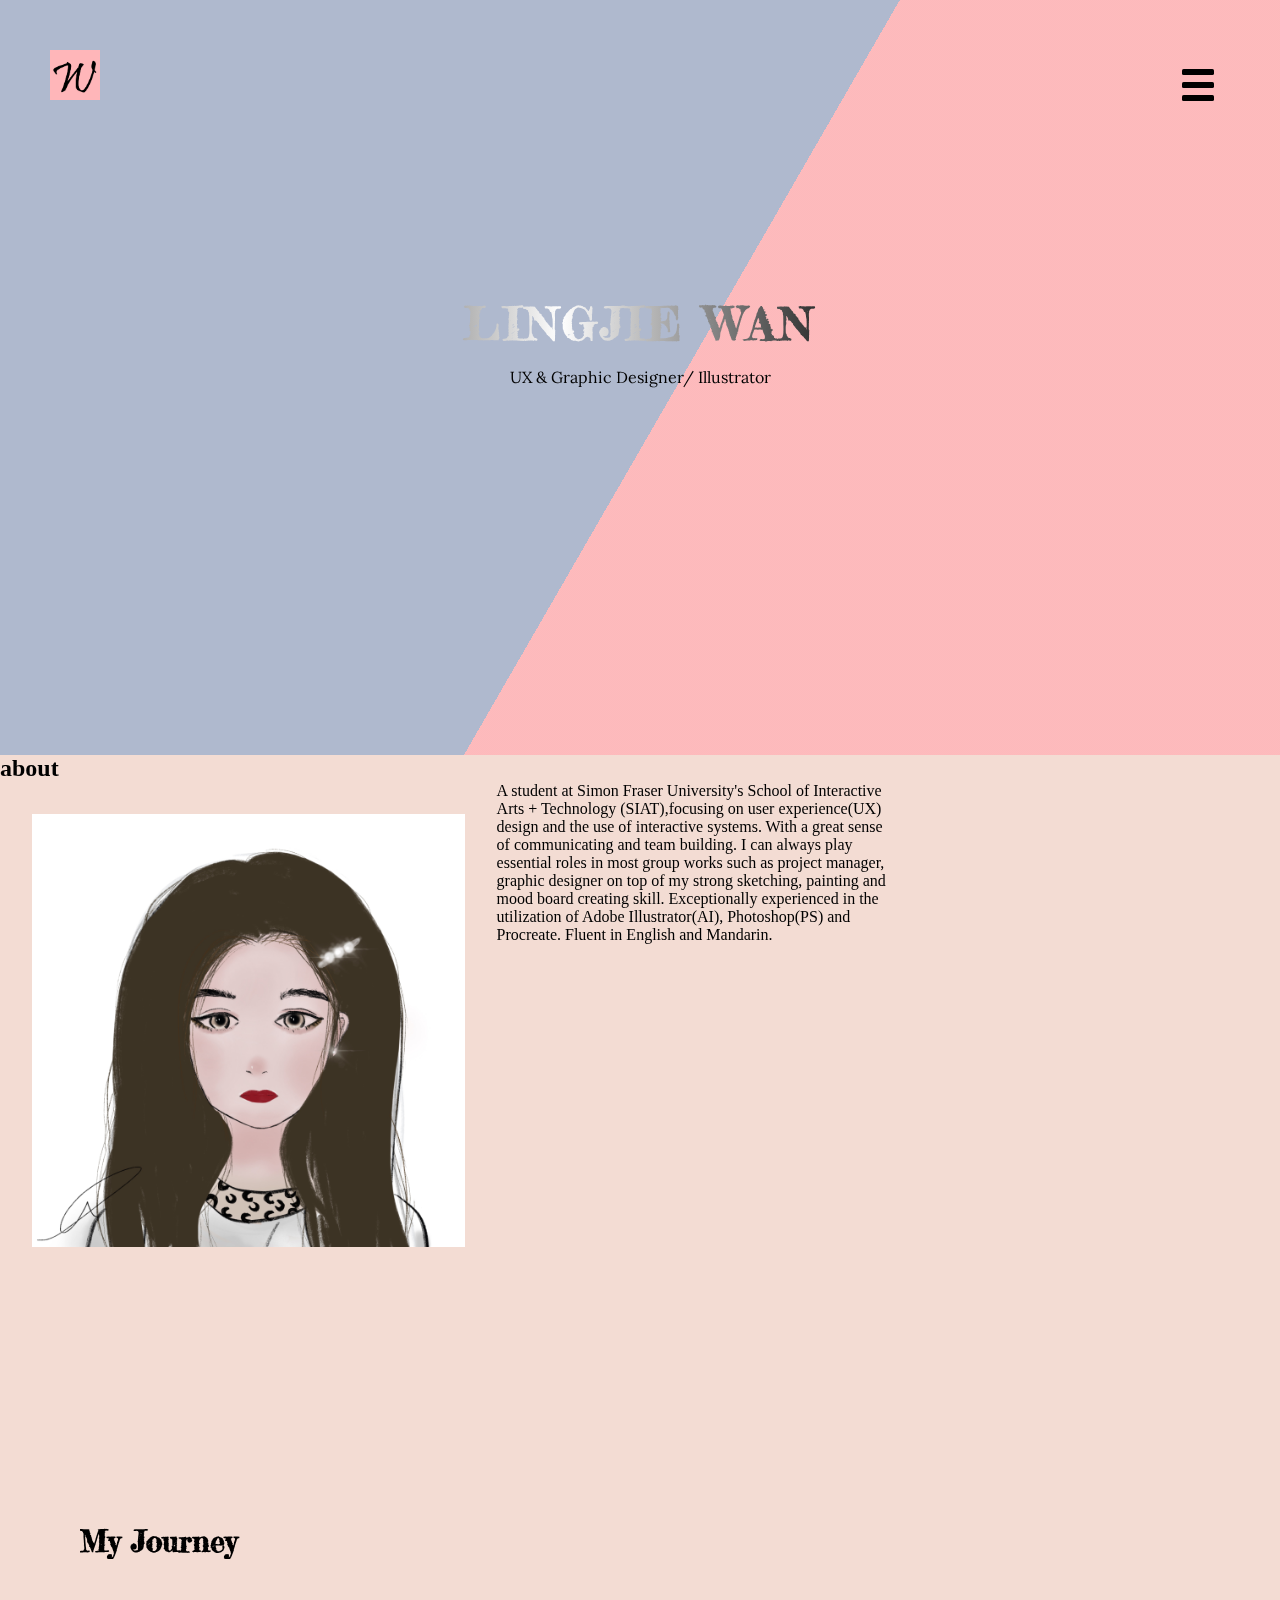
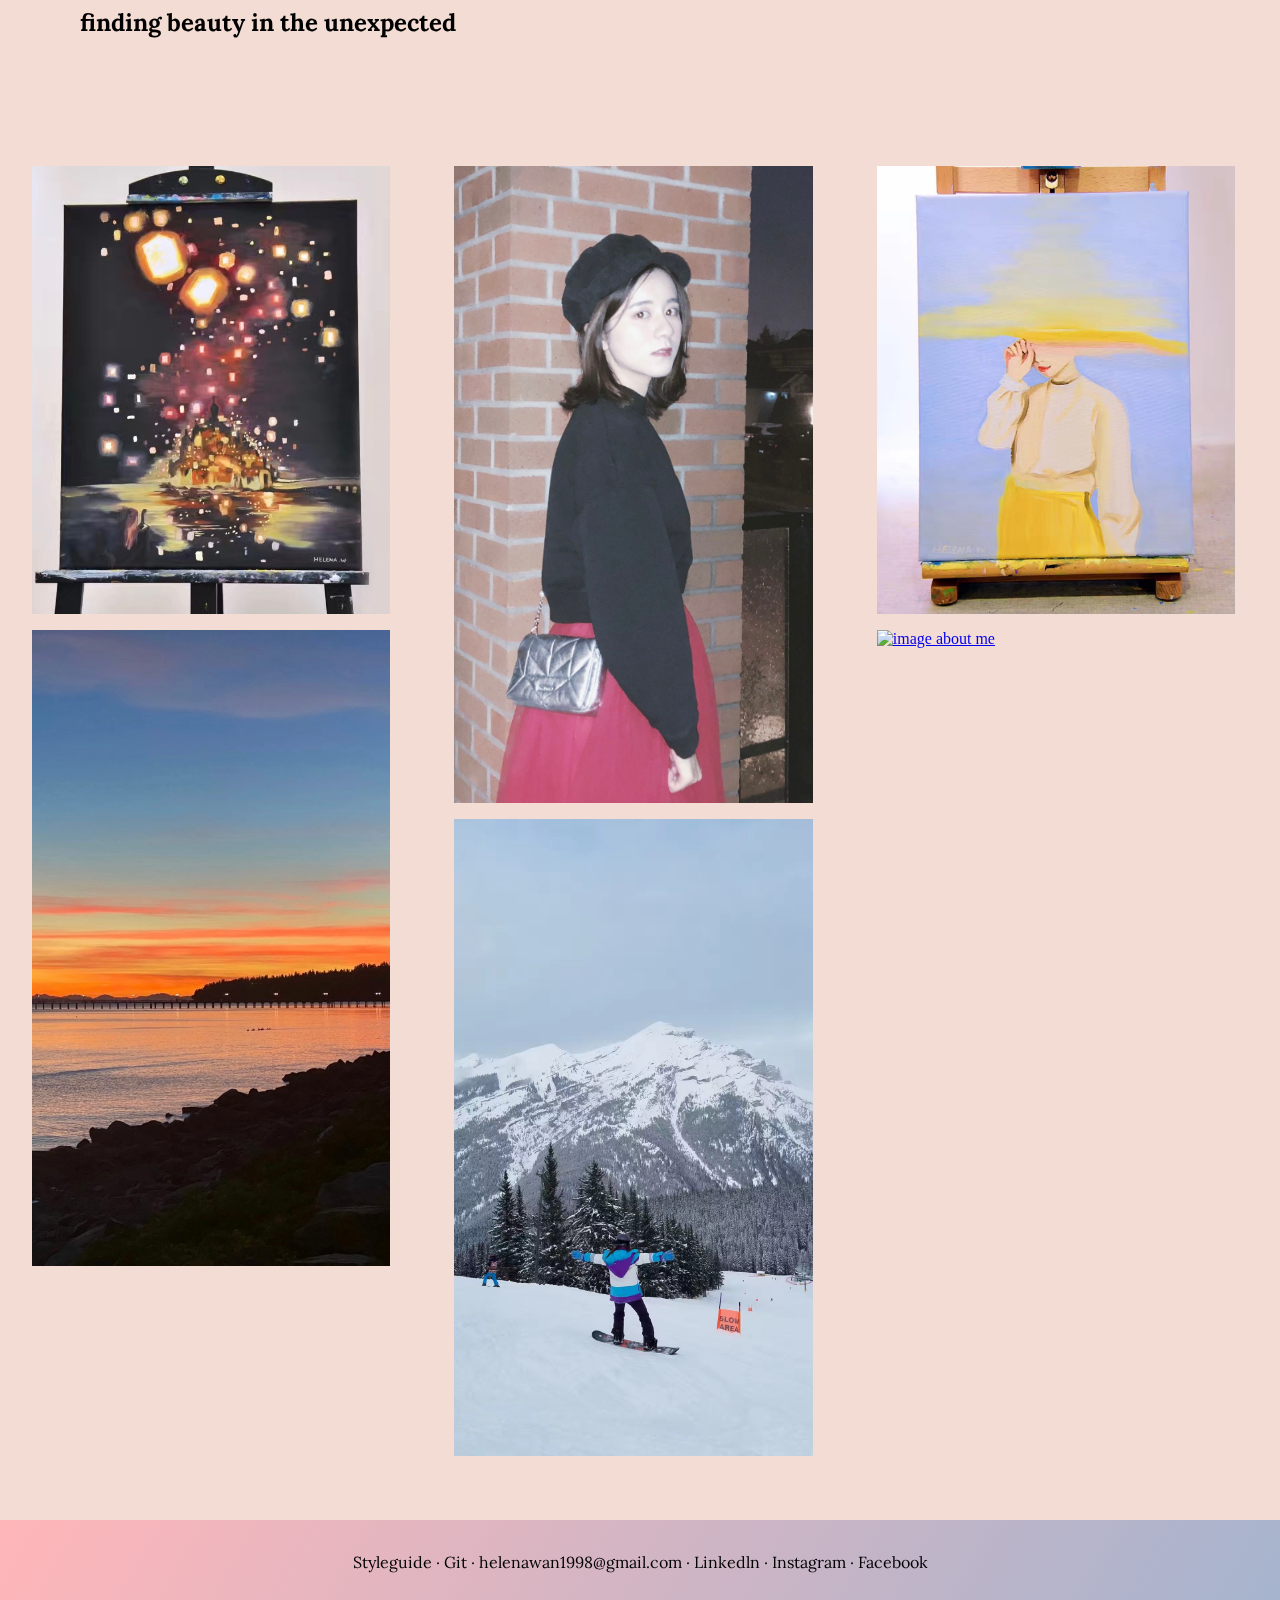
==== index.html @ dd9039ca "add content to project.html" ====
<!DOCTYPE html>
<html lang="en">

<head>
  <!-- Document checking completed by validator.w3.org  -->

  <meta charset="utf-8">
  <meta name="viewport" content="width=device-width, initial-scale=1.0">

  <link rel="preconnect" href="https://fonts.gstatic.com">
<link href="https://fonts.googleapis.com/css2?family=Fredericka+the+Great&display=swap" rel="stylesheet">
<link href="https://fonts.googleapis.com/css2?family=Acme&family=Lora:wght@500&display=swap" rel="stylesheet">
<link href="https://fonts.googleapis.com/css2?family=Roboto:wght@300&display=swap" rel="stylesheet">
<link href="https://use.fontawesome.com/releases/v5.4.1/css/all.css" rel="stylesheet">

   <link href="css/main.css" rel="stylesheet">
   <link href="css/about.css" rel="stylesheet">

 </head>

<main>
 <body>

<header>
  <div><a href="index.html"><img src="img/namelogo.png" alt="aboutme" width=50 height=50 class="myimage"></a></div>
<nav>
	<div class="menucontainer">
                            <input id="responsive-menu" type="checkbox">
                            <label for="responsive-menu"><span id="menu-icon"></span></label>
                            <div id="overlay"></div>
                            <ul>
                                <li><a href="index.html">About</a></li>
                                <li><a href="work.html">Work</a></li>
                                <li><a href="contact.html">Contact</a></li>
                            </ul>
                            <ul id="social-media">
                                <li>
                                    <a href="https://github.com/helenawan1998/P03-Profolio">
                                        <i class="fab fa-github"></i>
                                    </a>
                                </li>
                                <li>
                                    <a href="https://www.facebook.com/profile.php?id=100021980354654">
                                        <i class="fab fa-facebook"></i>
                                    </a>
                                </li>
                                <li>
                                    <a href="https://instagram.com/helenawan_jieb?igshid=zo2sy42q1b66">
                                        <i class="fab fa-instagram"></i>
                                    </a>
                                </li>
                                <li>
                                    <a href="http://linkedin.com/in/lingjie-wan-00119b1a6">
                                        <i class="fab fa-linkedin"></i>
                                    </a>
                                </li>                                
                               
                                
                            </ul>
                        </div>

</nav>
</header>


<div class="bg"></div>
<div class="bg bg2"></div>
<div class="bg bg3"></div>

  
  

	<div class="bio">

		<h1> Lingjie Wan</h1>
		<p> UX & Graphic Designer/ Illustrator </p>
		

	
      </div>



    

 </main>





<div class="main2">

  <h2>about</h2>

  <div class="aboutcontainer">
    <div class="self1">
      <img src="img/selfimage.jpeg" alt="image about me" class="ownimage">

     </div>



    <div class="self2"> 


        <p> A student at Simon Fraser University's School of Interactive Arts + Technology (SIAT),focusing on user experience(UX) design and the use of interactive systems. With a great sense of communicating and team building. I can always play essential roles in most group works such as project manager, graphic designer on top of my strong sketching, painting and mood board creating skill. Exceptionally experienced in the utilization of Adobe Illustrator(AI), Photoshop(PS) and Procreate. Fluent in English and Mandarin.</p>

    </div>


  </div>

</div>



  <div class="main3">


<div class="journey">

    <h1> My Journey</h1>
    <h2> finding beauty in the unexpected </h2>
  
  
      </div>

<div class="row">
    <div class="column">
      <div class="prodcontainer">
        <a href="https://instagram.com/helena_wan?igshid=16k58m6b5h54f"><img src="img/moodboard3.jpeg" alt="image about me" class="prodimage"></a>
        
      </div>

      <div class="prodcontainer">
        <a href="index.html"><img src="img/moodboard2.jpeg" alt="image about me" class="prodimage"></a>
        
      </div>
    </div>

    <div class="column">
      <div class="prodcontainer">
        <a href="https://instagram.com/helenawan_jieb?igshid=xo4gnbmupiif"><img src="img/moodboard6.jpeg" alt="image about me" class="prodimage"></a>
        
      </div>
      <div class="prodcontainer">
        <a href="https://instagram.com/helenawan_jieb?igshid=xo4gnbmupiif"><img src="img/moodboard5.jpeg" alt="image about me" class="prodimage"></a>
        
      </div>
    </div>

    <div class="column">
      <div class="prodcontainer">
        <a href="https://instagram.com/helena_wan?igshid=16k58m6b5h54f"><img src="img/moodboard4.jpeg" alt="image about me" class="prodimage"></a>
        
      </div>

      <div class="prodcontainer">
        <a href="index.html"><img src="img/moodboard1.jpeg" alt="image about me" class="prodimage"></a>
        
      </div>
    </div>
  
  </div>

</div>

<footer>

		<ul>
		<li><a href="styleguide.html">Styleguide ·</a ></li>
    <li><a href="https://github.com/helenawan1998/P03-Profolio">Git ·</a ></li>
		<li><a href="about.html">helenawan1998@gmail.com ·</a ></li>
        <li><a href="http://linkedin.com/in/lingjie-wan-00119b1a6">Linkedln ·</a ></li>
        <li><a href="https://instagram.com/helenawan_jieb?igshid=xo4gnbmupiif">Instagram ·</a ></li>
        <li><a href="https://www.facebook.com/profile.php?id=100021980354654">Facebook</a ></li>

    </ul>
	

</footer>




 </body>


 </html>
---- css/main.css ----
*{
 box-sizing: border-box;
 margin:0;
 padding:0;
 /*border:red solid 1px;*/

}

main{
 margin:50px;

}

header{
  display:flex;
  justify-content: space-between;
  align-items: center;
}

body{
 background-color: #F3DCD3;
}




nav {
    background: transparent;
    color: #161515;
    left: 0;
    position: relative;
    top: 0;
    width: 100%;
    z-index: 9999;
}

/*** INPUT ***/
nav input {
    opacity: 0;
    position: absolute;
    z-index: -1;
}

/*** LABEL ***/
nav label {
    cursor: pointer;
    display: block;
    font: 2em/1 'Oswald', sans-serif;
    padding: 0.5em;
}

/* Hamburger Icon */
#menu-icon,
#menu-icon:before,
#menu-icon:after {
    display: flex;
    flex-direction: row;
    background: black;
    border-radius: 0.05em;
    height: 0.2em;
    transition: all 0.2s ease-in-out;
    width: 100%;
}

#menu-icon {
    margin: 0.4em 0;
    max-width: 1em;
    position: relative;
}

nav label #menu-icon {
    float: right;
}

#menu-icon:before,
#menu-icon:after {
    content: '';
    left: 0;
    position: absolute;
}

#menu-icon:before {
    top: -0.4em;
}

#menu-icon:after {
    bottom: -0.4em;
}

/* Close Icon */
nav input[type=checkbox]:checked + label #menu-icon {
    background: transparent;
}

nav input[type=checkbox]:checked + label #menu-icon:before {
    top: 0;
    transform: rotate(-45deg);
}

nav input[type=checkbox]:checked + label #menu-icon:after {
    bottom: 0;
    transform: rotate(45deg);
}


/*** MENU ***/
/* Overlay */
nav input:checked ~ #overlay {
    background-image: linear-gradient(120deg, #FFB6B9 0%, #A6B4CE 100%);
    bottom: 0;
    left: 0;
    height: 100vh;
    position: fixed;
    right: 0;
    top: 0;
    width: 100vw;
    z-index: -1;
}

/* List */
nav ul {
    font-size: 1.5em;
    list-style: none;
    margin: 0;
    max-height: 0;
    opacity: 0;
    overflow: hidden;
    padding: 0;
    text-align: center;
}

nav input:checked ~ ul {
    margin: 1em;
    max-height: inherit;
    opacity: 1;
}

nav ul > li {
    margin: 0.5em 0;
}

nav ul a {
    color: black;
    text-decoration: none;
}

nav ul a:hover {
    text-decoration: underline;
}

/* Social Media */
nav ul#social-media > li {
    display: inline-block;
    font-size: 1.5em;
    margin: 0.5em;
}

/*fold out menu retrived from https://codepen.io/nrodriguez04/pen/wvwRwQg*/

/*font refered from https://fonts.google.com/specimen/Acme?sidebar.open=true&selection.family=Acme*/





footer{

 text-align: center;
background-image: linear-gradient(120deg, #FFB6B9 0%, #A6B4CE 100%);
/*background-image: linear-gradient(120deg, #FFB6B9 0%, #A6B4CE 100%);*/
 padding:2em;
}

/*color code retirved from https://webgradients.com/*/

footer ul li a{
 text-decoration:none;
 list-style-type:none;
 color:black;
 font-family: 'Lora', serif;
 
}


footer ul li{
 display:inline-block;
 list-style-type:none;
 text-align:center;
 
}


footer ul li a:hover, footer ul li a:focus {
  background-color: #ffb6b9;
}



/*code learned from https://stackoverflow.com/questions/24727335/add-a-line-under-the-text-when-hover-in-css*/
---- css/about.css ----
*{
	box-sizing: border-box;
  

	
}



.bg {
  animation:slide 3s ease-in-out infinite alternate;
  background-image: linear-gradient(-60deg, #FFB6B9 50%, #A6B4CE 50%); 
  bottom:0;
  left:-50%;
  opacity:.5;
  position:fixed;
  right:-50%;
  top:0;
  z-index:-1;
}

.bg2 {
  animation-direction:alternate-reverse;
  animation-duration:4s;
}

.bg3 {
  animation-duration:5s;
}


h1 {
  font-family:monospace;
}

@keyframes slide {
  0% {
    transform:translateX(-25%);
  }
  100% {
    transform:translateX(25%);
  }
}
/*backgroud color changing code retrived from https://codepen.io/chris22smith/pen/RZogMa*/


.bio{
  padding:12em;
  text-align: center;
  display:block;
  margin-left: auto;
  margin-right: auto;
  margin-bottom: 11em;

}

.bio>h1{
	font-family: 'Fredericka the Great', cursive;
	font-size: 45px;
	color:black;
  position: relative;
  text-transform: uppercase;
  letter-spacing: 4px;
  overflow: hidden;
  background: linear-gradient(90deg, #000, #fff, #000);
  background-repeat: no-repeat;
  background-size: 80%;
  animation: animate 4s linear infinite;
  -webkit-background-clip: text;
  -webkit-text-fill-color: rgba(255, 255, 255, 0);
}

@keyframes animate {
  0% {
    background-position: -500%;
  }
  100% {
    background-position: 500%;
  }
}

/*text animation code retrived from https://codepen.io/FrankieDoodie/pen/dgVGad*/

.bio>p{
	font-family: 'Lora', serif;
  margin-top: 1em;
	
}


/*
.introduce{
  width:60%;
   text-align: center;
  display:block;
  margin-left: auto;
  margin-right: auto;
}

*/

.main2{
 
 background-color:#F3DCD3 ;
}


.aboutcontainer{
  display:flex;
  justify-content: center;
}

.ownimage{
  padding: 2em;
  width: 100%;
  flex-grow: 1;
}

.self2>p{
  width:50%;
  text-align: left;
}


.main3{
 
 background-color:#F3DCD3 ;
}



/*color code retirved from https://webgradients.com/*/

.journey{
  margin-bottom: 0;
  padding:5em;
  margin-top: 10em;
  text-align: left;
  display:block;
  margin-left: auto;
  margin-right: auto;
  


}

@-webkit-keyframes typing { from { width: 0; } }
@-webkit-keyframes blink-caret { 50% { border-color: transparent; } }

.journey>h1{
  font-family: 'Fredericka the Great', cursive;
  font-size: 30px;
  color:black;

width: calc(0.55em * 14); 
width: 14ch;
white-space: nowrap;
overflow: hidden;
-webkit-animation: typing 8s steps(14, end) infinite,
           blink-caret .5s step-end infinite alternate;

}

/*typing animation retirved from https://codepen.io/omidgharib/details/IqdLj*/

.journey>h2{
  font-family: 'Lora', serif;
  margin-top: 2em;

  
}
 

.row {
  display: flex;
  flex-wrap: wrap;

  /*padding: 6em;*/
  padding-bottom: 2em;
}


/* three equal columns */
.column {
  flex: 33%;
  max-width: 33%;
  padding: 2em;
}

.column img {
  margin-top: 1em;
  vertical-align: middle;
  width: 100%;
}

.prodcontainer {
  position: relative;
  width: 100%;
}

.prodimage {
  display: block;
}

.prodcontainer:hover{
	opacity: .50;
}


@media (max-width: 1200px) {
  .row {
    display: flex;
    flex-wrap: wrap;
    padding: 4em;
    padding-top: 0;
  }

  .bio{
    padding:10em;
  }
}

@media (max-width: 1000px) {
  .column {
    flex: 50%;
    max-width: 50%;
  }

  .row {
    display: flex;
    flex-wrap: wrap;
    padding: 4em;
    padding-top: 0;
  }
}




@media (max-width: 800px) {
.main{
  margin:30px;
}
/*
.introduce{
  width:80%;
  }*/

  }

/* media query, one column */
@media (max-width: 700px) {
  .column {
    flex: 100%;
    max-width: 100%;
    padding: 0;
  }

  .bio>p{
    font-size: 20px;
  }

  .bio>h1{
    letter-spacing: 1px;
    background-size: 70%;
  }

  /*
  .introduce{
  margin-top: 0;
  width:85%;
  }*/
}

@media (max-width: 680px) {


.bio>h1{
    letter-spacing: 0px;
    background-size: 70%;
  }


}


@media (max-width: 670px) {
.bio>h1{
 position: absolute;
margin-left: auto;
  left: 25%;
  
    letter-spacing: 0px;
    background-size: 70%;
  }


  .bio>p{

    font-size: 15px;
    margin-top: 7rem;
  }
/*
  .introduce{
  margin-top: 0;
  width:70%;
  }*/

}




@media (max-width: 600px) {


  
  .bio>p{

    font-size: 15px;
  }

  /*

  .introduce{
  margin-top: 0;
  width:85%;
  }*/

  .journey>h2{
    font-size: 20px;
  }
}


@media (max-width: 520px) {


  .bio>h1{
    left: 20%;
  }

  .bio>p{

  position: absolute;
   left: 25%;

  }

  /*

  .introduce{
  margin-top: 5rem;
  width:90%;
  }*/
}


@media (max-width: 470px) {
.journey>h2{
    font-size: 15px;
  }

  }


  @media (max-width: 450px) {

    .bio>h1{
    left: 18%;
  }
.bio>p{

  position: absolute;
   left: 23%;

  }

  main{
    margin:25px;
  }

  }


  @media (max-width: 420px) {

    .bio>h1{
    left: 15%;
  }
.bio>p{

  position: absolute;
   left: 20%;

  }

    main{
    margin:20px;
  }

  /*
  .introduce{
    margin-top: 10em;
    font-size: 15px;
  }

  */

}


@media (max-width: 400px) {

  .bio>h1{
    font-size: 40px;
  }

  main{
    margin:10px;
  }
  
/*
  .introduce{
    margin-top: 10em;
    font-size: 12px;

    
    
  }

  */

  .journey>h2{
    font-size: 13px;
  }

}


@media (max-width: 360px) {

main{
    margin:0px;
  }
  /*

  .introduce{
   width:80%;
   margin-bottom: 5em;
   margin-top: 8em;
  }
  */

  .journey>h2{
    font-size: 10px;
  }

  .bio{
    padding:9em;
  }

  .bio>h1{
    left: 9%;
  }

.bio>p{

  position: absolute;
   left: 15%;

  }

  

.journey{
  margin-top: 0;
}

  }


  @media (max-width: 300px) {
.bio{
    padding:8em;
  }

  .bio>p{
    font-size: 1em;

  position: absolute;
   left: 8%;

  }

.journey>h1{
    font-size: 20px;
  }

/*
  .introduce{
    font-size: 10px;
    margin-bottom: 3em;
  }

  */



}
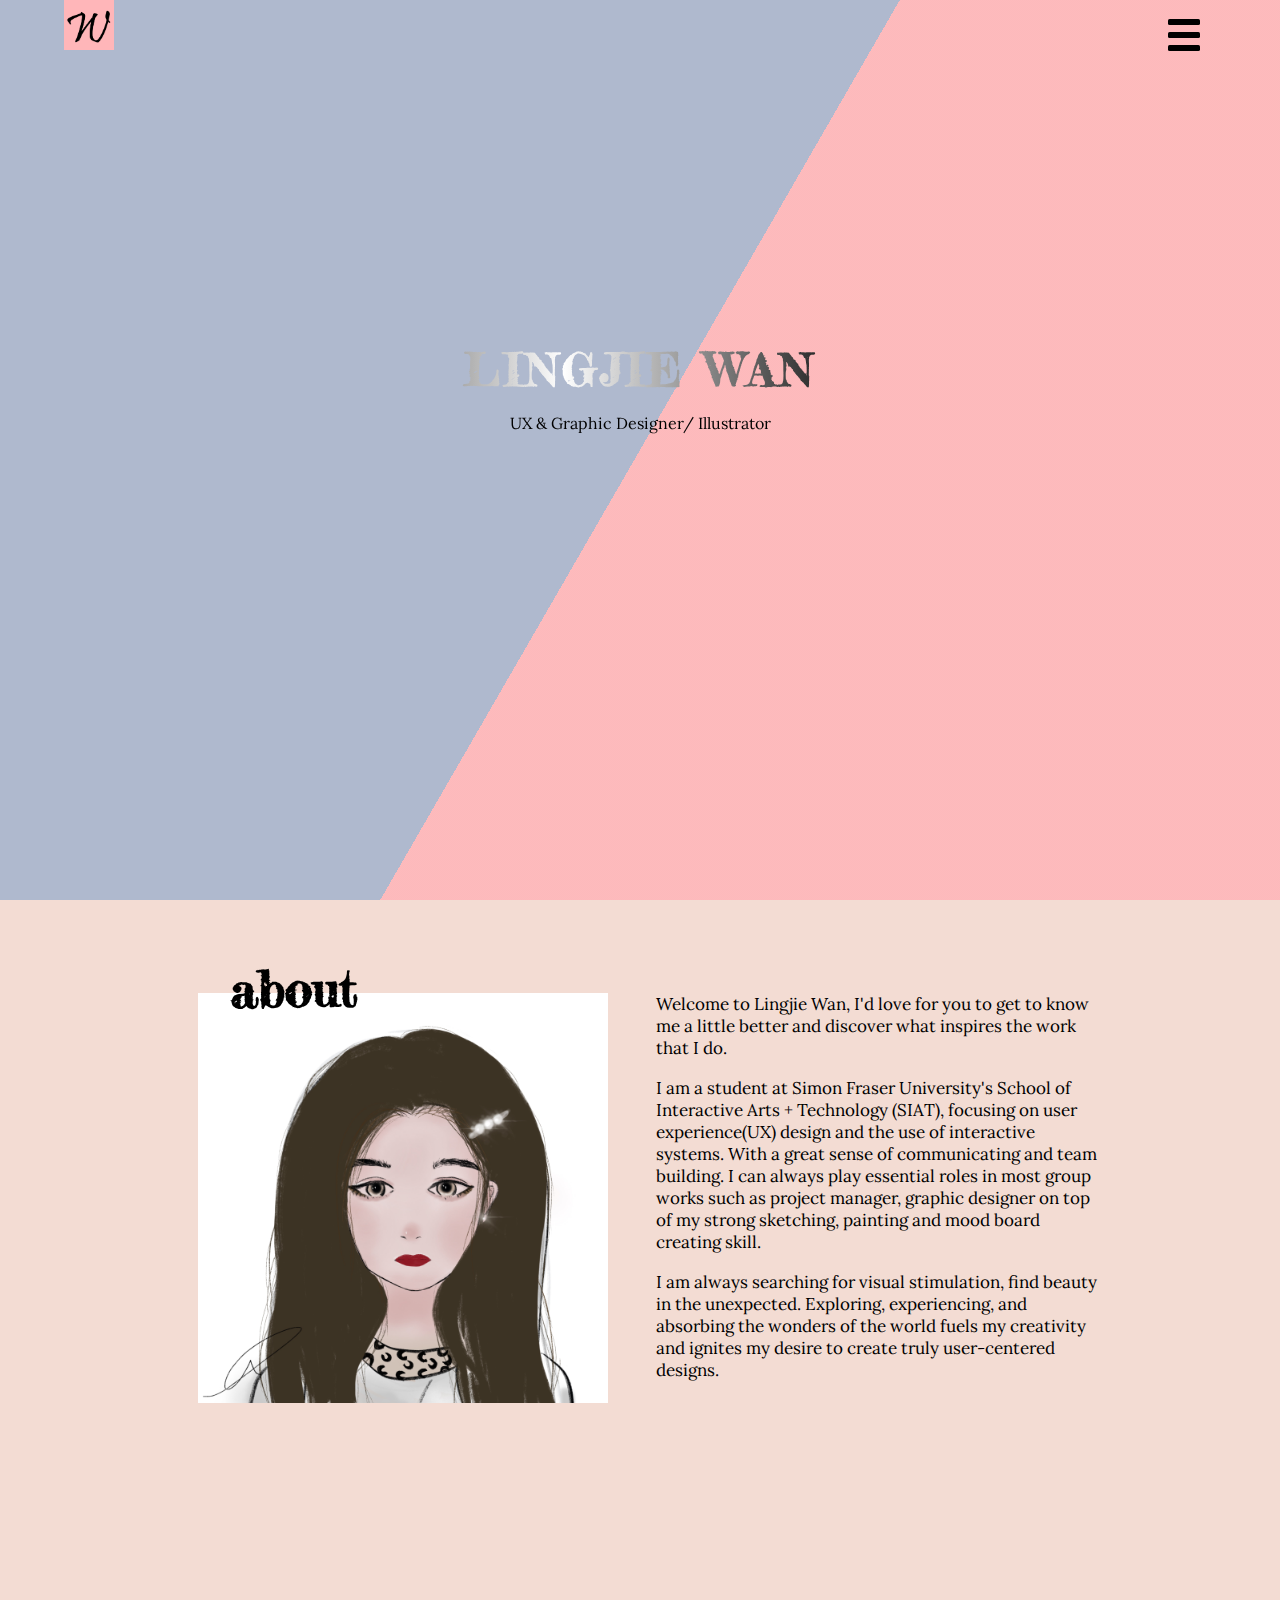
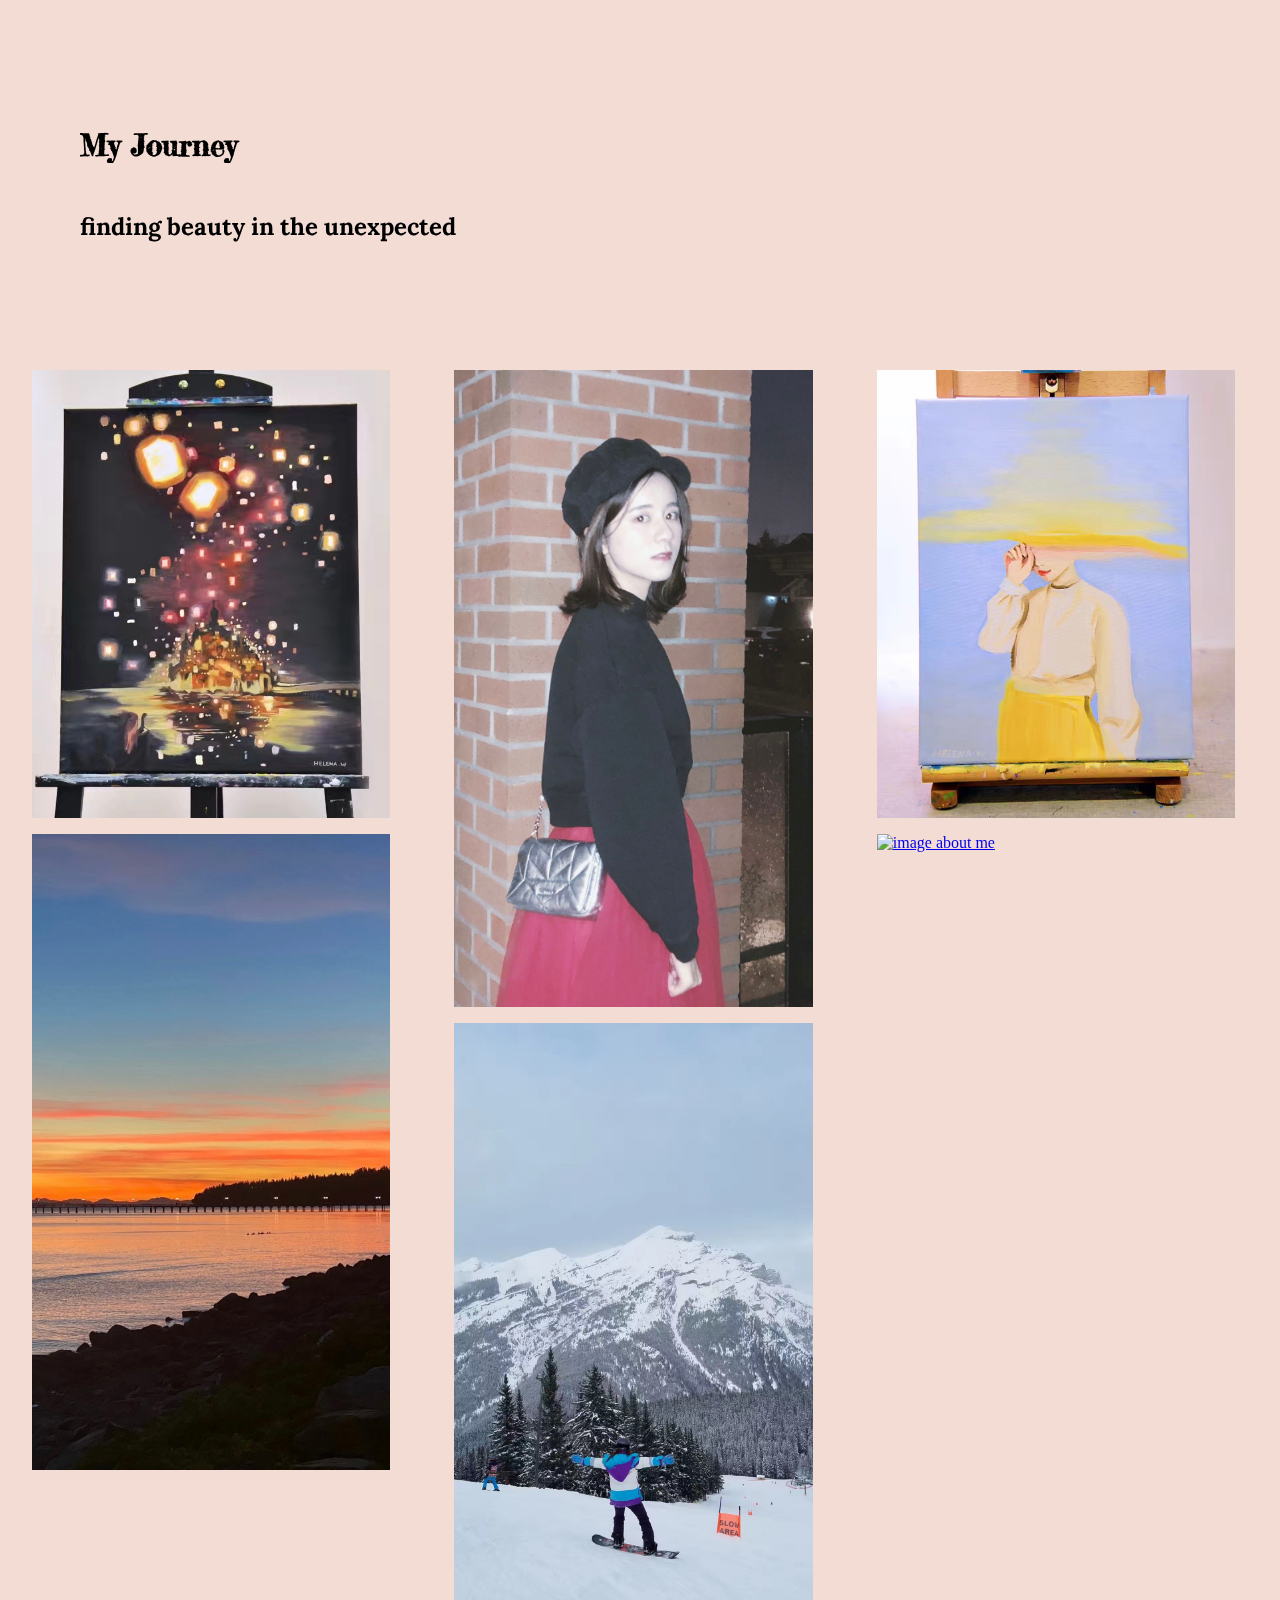
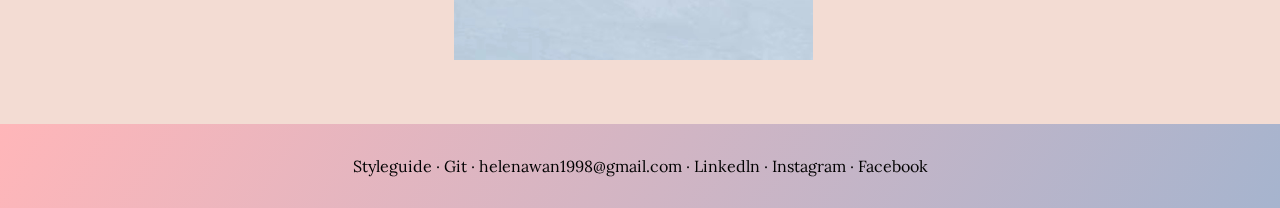
==== commit f84df520: "adjust the responsive of about.css" ====
--- a/index.html
+++ b/index.html
@@ -104,7 +104,16 @@
     <div class="self2"> 
 
 
-        <p> A student at Simon Fraser University's School of Interactive Arts + Technology (SIAT),focusing on user experience(UX) design and the use of interactive systems. With a great sense of communicating and team building. I can always play essential roles in most group works such as project manager, graphic designer on top of my strong sketching, painting and mood board creating skill. Exceptionally experienced in the utilization of Adobe Illustrator(AI), Photoshop(PS) and Procreate. Fluent in English and Mandarin.</p>
+        <p> Welcome to Lingjie Wan, I'd love for you to get to know me a little better and discover what inspires the work that I do. </p><br>
+
+
+
+        <p> I am a student at Simon Fraser University's School of Interactive Arts + Technology (SIAT), focusing on user experience(UX) design and the use of interactive systems. With a great sense of communicating and team building. I can always play essential roles in most group works such as project manager, graphic designer on top of my strong sketching, painting and mood board creating skill.</p><br>
+
+        <p>I am always searching for visual stimulation, find beauty in the unexpected. Exploring, experiencing, and absorbing the wonders of the world fuels my creativity and ignites my desire to create truly user-centered designs.</p>
+
+
+
 
     </div>
 
--- a/css/main.css
+++ b/css/main.css
@@ -2,12 +2,14 @@
  box-sizing: border-box;
  margin:0;
  padding:0;
+
  /*border:red solid 1px;*/
 
 }
 
 main{
- margin:50px;
+ width:90%;
+ margin:auto;
 
 }
 
@@ -25,6 +27,7 @@
 
 
 nav {
+
     background: transparent;
     color: #161515;
     left: 0;
@@ -32,7 +35,11 @@
     top: 0;
     width: 100%;
     z-index: 9999;
-}
+
+}
+
+
+
 
 /*** INPUT ***/
 nav input {
@@ -115,6 +122,7 @@
     top: 0;
     width: 100vw;
     z-index: -1;
+
 }
 
 /* List */
@@ -133,6 +141,7 @@
     margin: 1em;
     max-height: inherit;
     opacity: 1;
+    margin-left: -5%;
 }
 
 nav ul > li {
--- a/css/about.css
+++ b/css/about.css
@@ -29,9 +29,7 @@
 }
 
 
-h1 {
-  font-family:monospace;
-}
+
 
 @keyframes slide {
   0% {
@@ -50,7 +48,7 @@
   display:block;
   margin-left: auto;
   margin-right: auto;
-  margin-bottom: 11em;
+  margin-bottom: 18em;
 
 }
 
@@ -68,6 +66,7 @@
   animation: animate 4s linear infinite;
   -webkit-background-clip: text;
   -webkit-text-fill-color: rgba(255, 255, 255, 0);
+  margin-top: 6rem;
 }
 
 @keyframes animate {
@@ -100,15 +99,40 @@
 */
 
 .main2{
- 
+ padding:3rem;
  background-color:#F3DCD3 ;
+ position:relative;
+}
+
+.main2>h2{
+  position:absolute;
+  font-size: 50px;
+  top:2.8rem;
+  left:18vw;
+  font-family: 'Fredericka the Great', cursive;
+  
 }
 
 
 .aboutcontainer{
+  
   display:flex;
   justify-content: center;
-}
+  
+}
+
+
+
+.self1{
+  width:40%;
+}
+
+
+.self2{
+  width:40%;
+  padding:2rem 1rem;
+}
+
 
 .ownimage{
   padding: 2em;
@@ -117,8 +141,12 @@
 }
 
 .self2>p{
-  width:50%;
+  width:100%;
   text-align: left;
+  font-size: 17px;
+
+  font-family: 'Lora', serif;
+
 }
 
 
@@ -126,6 +154,7 @@
  
  background-color:#F3DCD3 ;
 }
+
 
 
 
@@ -220,35 +249,64 @@
   }
 }
 
+
+@media (max-width: 1024px) {
+
+.journey>h1{
+  font-size: 40px;
+}
+
+
+
+  }
+
+/* media query, one column */
 @media (max-width: 1000px) {
   .column {
-    flex: 50%;
-    max-width: 50%;
-  }
-
-  .row {
-    display: flex;
-    flex-wrap: wrap;
-    padding: 4em;
-    padding-top: 0;
-  }
-}
-
-
-
-
-@media (max-width: 800px) {
-.main{
-  margin:30px;
-}
-/*
-.introduce{
-  width:80%;
-  }*/
-
-  }
-
-/* media query, one column */
+    flex: 100%;
+    max-width: 100%;
+    padding: 0;
+  }
+
+  .aboutcontainer{
+  flex-direction: column;
+  text-align: center;
+}
+.self1{
+  width:100%;
+
+}
+
+.self2{
+  width:100%;
+  padding:2rem 1rem;
+
+}
+
+.main2>h2{
+  font-size: 60px;
+  top:2.5rem;
+  
+}
+
+.self2>p{
+  font-size: 20px;
+}
+}
+
+
+@media (max-width: 770px) {
+  .bio{
+    margin-bottom: 10em;
+  }
+
+  .journey>h1{
+    font-size: 50px;
+  }
+
+}
+
+
 @media (max-width: 700px) {
   .column {
     flex: 100%;
@@ -265,11 +323,7 @@
     background-size: 70%;
   }
 
-  /*
-  .introduce{
-  margin-top: 0;
-  width:85%;
-  }*/
+  
 }
 
 @media (max-width: 680px) {
@@ -298,13 +352,9 @@
   .bio>p{
 
     font-size: 15px;
-    margin-top: 7rem;
-  }
-/*
-  .introduce{
-  margin-top: 0;
-  width:70%;
-  }*/
+    margin-top: 12rem;
+  }
+
 
 }
 
@@ -320,12 +370,6 @@
     font-size: 15px;
   }
 
-  /*
-
-  .introduce{
-  margin-top: 0;
-  width:85%;
-  }*/
 
   .journey>h2{
     font-size: 20px;
@@ -333,8 +377,23 @@
 }
 
 
+@media (max-width: 540px) {
+
+  .journey>h1{
+    font-size: 35px;
+  }
+
+  .bio>h1{
+    left: 19%;
+  }
+
+  }
+
+
 @media (max-width: 520px) {
-
+.bio{
+  margin-bottom: 30rem;
+}
 
   .bio>h1{
     left: 20%;
@@ -347,12 +406,17 @@
 
   }
 
-  /*
-
-  .introduce{
-  margin-top: 5rem;
-  width:90%;
-  }*/
+  .main2>h2{
+  font-size: 50px;
+  top:2.7rem;
+  
+}
+
+  .self2>p{
+  font-size: 16px;
+}
+
+ 
 }
 
 
@@ -361,6 +425,13 @@
     font-size: 15px;
   }
 
+  .main2>h2{
+  font-size: 45px;
+  top:2.8rem;
+  left:20vw;
+  
+}
+
   }
 
 
@@ -376,17 +447,27 @@
 
   }
 
-  main{
-    margin:25px;
-  }
+  .self2{
+  
+  padding:1rem 1rem;
+
+}
+
+  
 
   }
 
 
   @media (max-width: 420px) {
 
+    .bio{
+    
+    margin-bottom: 23rem;
+
+  }
+
     .bio>h1{
-    left: 15%;
+    left: 13%;
   }
 .bio>p{
 
@@ -395,80 +476,90 @@
 
   }
 
-    main{
-    margin:20px;
-  }
-
-  /*
-  .introduce{
-    margin-top: 10em;
-    font-size: 15px;
-  }
-
-  */
-
+  .self2{
+  
+  padding:1rem 0rem;
+
+}
+
+
+    
+
+  
 }
 
 
 @media (max-width: 400px) {
+  .bio{
+    margin-bottom: 26rem;
+  }
 
   .bio>h1{
     font-size: 40px;
   }
 
-  main{
-    margin:10px;
-  }
-  
-/*
-  .introduce{
-    margin-top: 10em;
-    font-size: 12px;
-
-    
-    
-  }
-
-  */
+  
+
 
   .journey>h2{
     font-size: 13px;
   }
 
-}
+
+  .main2>h2{
+  font-size: 38px;
+  top:3.2rem;
+  left:24vw;
+  
+}
+
+
+
+
+}
+
+
+@media (max-width: 375px) {
+
+  .bio{
+    margin-bottom: 19rem;
+
+
+  }
+
+
+  }
 
 
 @media (max-width: 360px) {
 
-main{
-    margin:0px;
-  }
-  /*
-
-  .introduce{
-   width:80%;
-   margin-bottom: 5em;
-   margin-top: 8em;
-  }
-  */
+.journey>h1{
+  font-size: 30px;
+}
 
   .journey>h2{
-    font-size: 10px;
+    font-size: 12px;
   }
 
   .bio{
-    padding:9em;
+    padding:7em;
+    margin-bottom: 23rem;
+
   }
 
   .bio>h1{
-    left: 9%;
+    left: 12%;
   }
 
 .bio>p{
 
   position: absolute;
-   left: 15%;
-
+   left: 17%;
+
+  }
+
+  .main3{
+    background-color: #FFF7F0;
   }
 
   
@@ -477,41 +568,106 @@
   margin-top: 0;
 }
 
+
+
+.self2>p{
+  font-size: 14px;
+}
+
+  }
+
+
+
+  @media (max-width: 340px) {
+
+.bio{
+    padding:7em;
+    margin-bottom: 18rem;
+
+  }
+
+  .bio>h1{
+    font-size: 35px;
+    left: 13%;
+  }
+
+.bio>p{
+
+  position: absolute;
+   left: 14%;
+
+  }
+
+  .main2>h2{
+  font-size: 30px;
+  top:3.7rem;
+  left:30vw;
+  
+}
+
+.self2>p{
+  font-size: 13px;
+  
+}
+
+.journey>h1{
+    font-size: 25px;
+  }
+
+
   }
 
 
   @media (max-width: 300px) {
 .bio{
-    padding:8em;
+    padding:6em;
   }
 
   .bio>p{
-    font-size: 1em;
+    font-size: 0.7em;
 
   position: absolute;
-   left: 8%;
-
-  }
-
-.journey>h1{
+   left: 20%;
+   margin-top: 15rem;
+
+  }
+
+
+@media (max-width: 280px) {
+.bio{
+    padding:5em;
+    margin-bottom: 23em;
+  }
+
+  .bio>h1{
+    left:10%;
+  }
+
+  .bio>p{
+    font-size: 0.7em;
+
+  position: absolute;
+   left: 17%;
+   margin-top: 12rem;
+
+  }
+
+  .journey>h1{
     font-size: 20px;
   }
 
-/*
-  .introduce{
-    font-size: 10px;
-    margin-bottom: 3em;
-  }
-
-  */
-
-
-
-}
-
-
-
-
-
-
-
+  
+
+
+  
+
+
+
+}
+
+
+
+
+
+
+
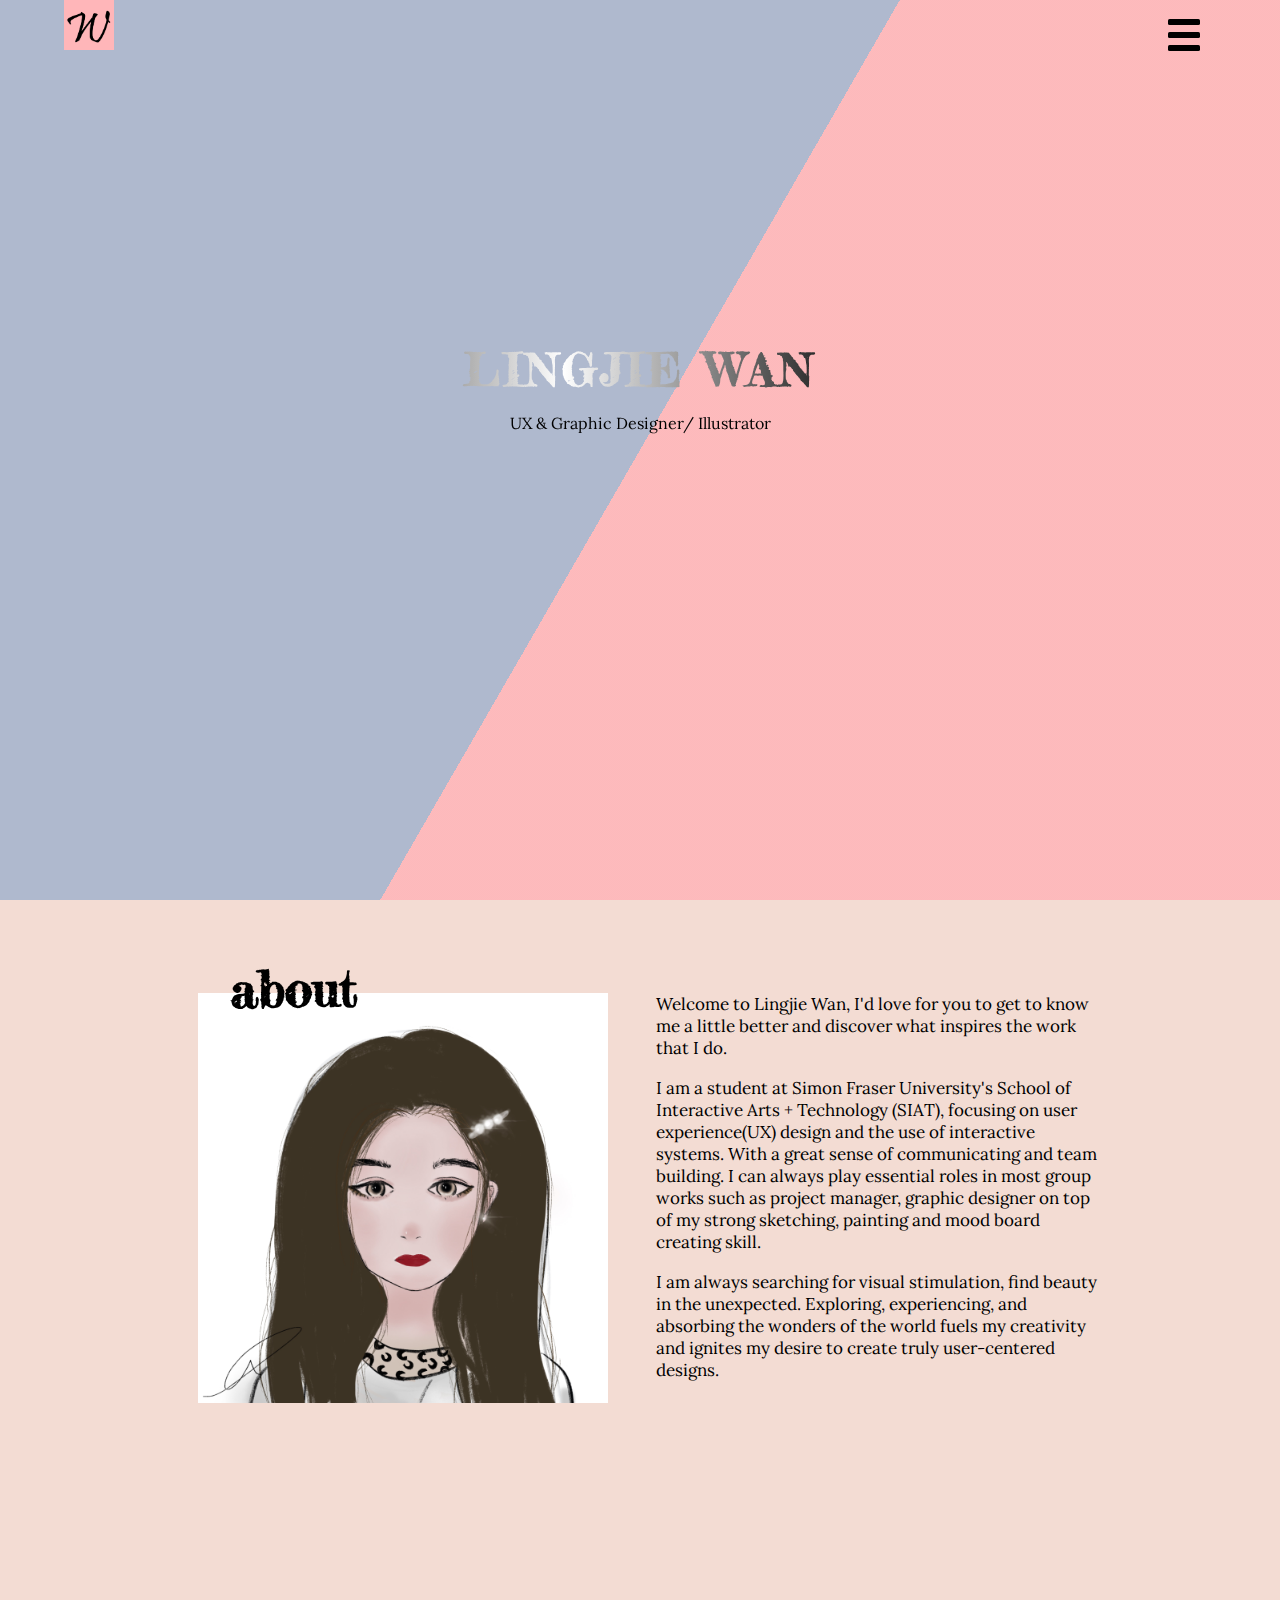
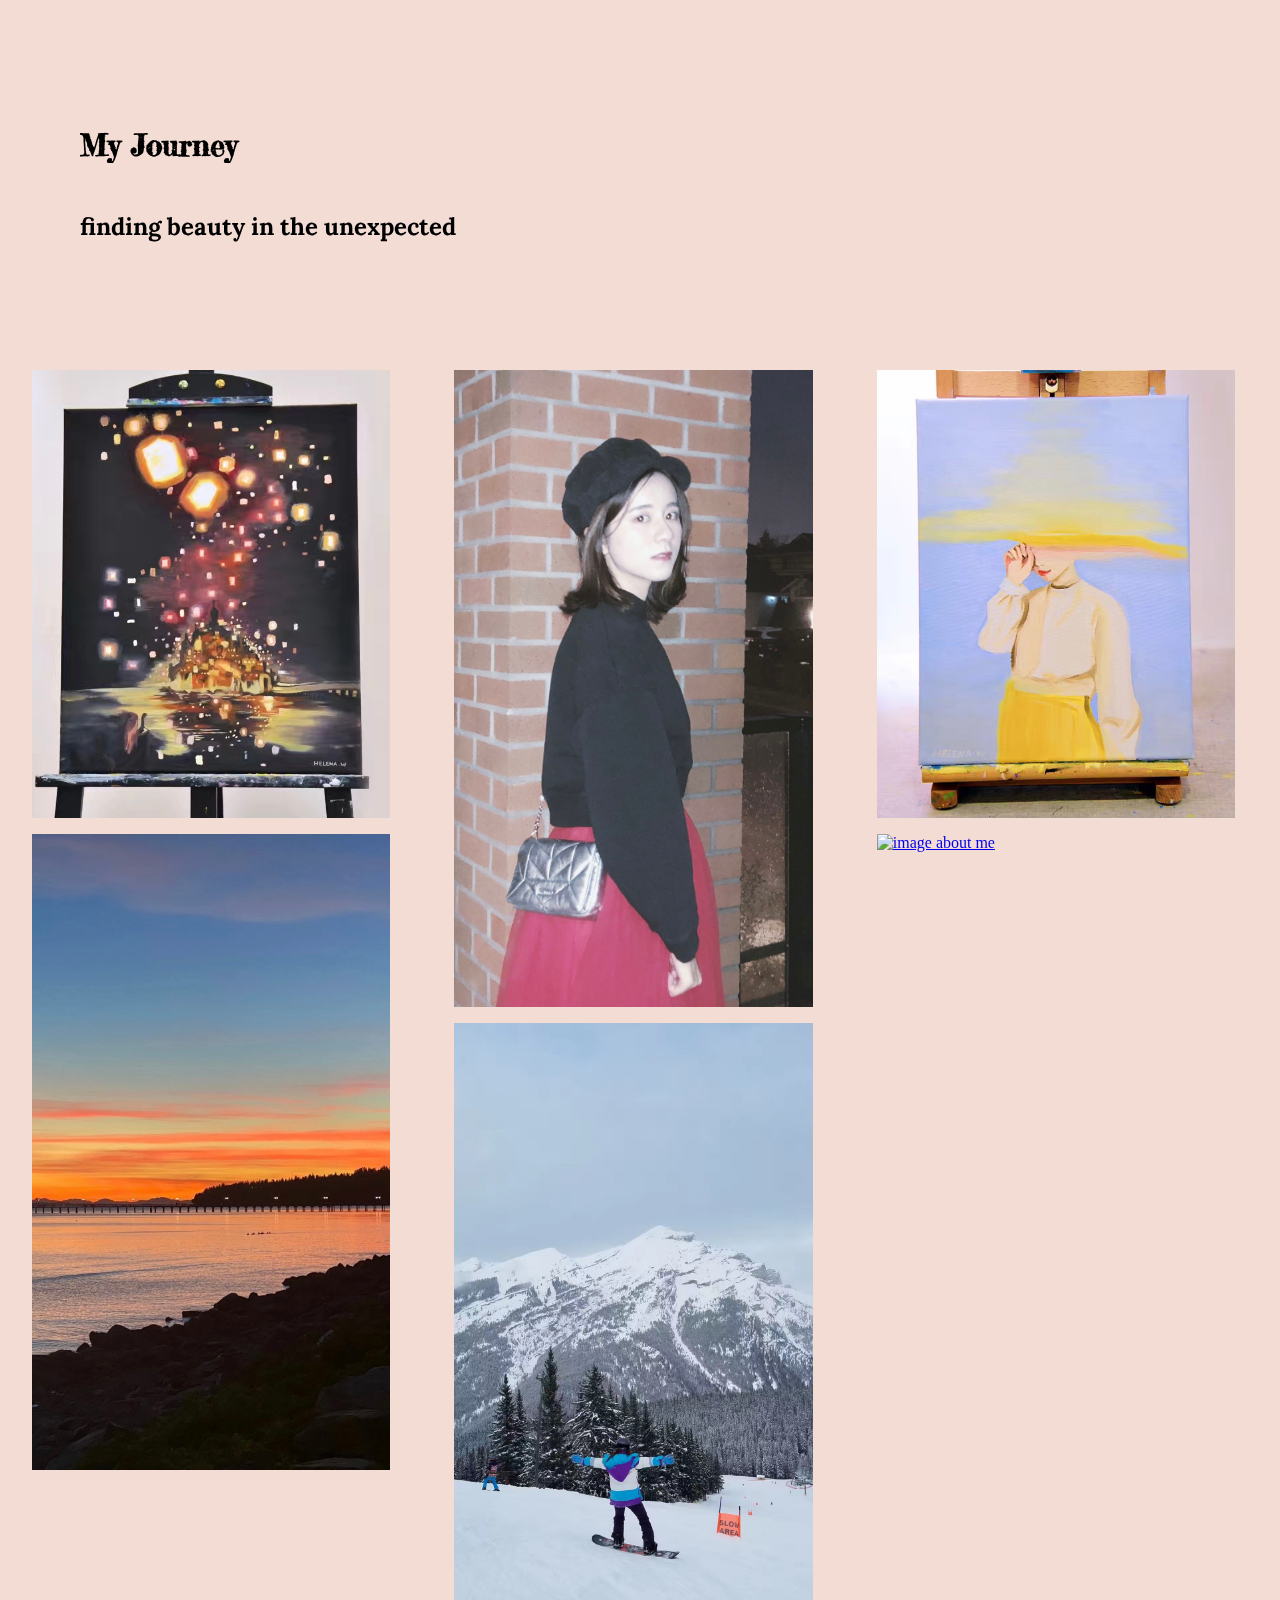
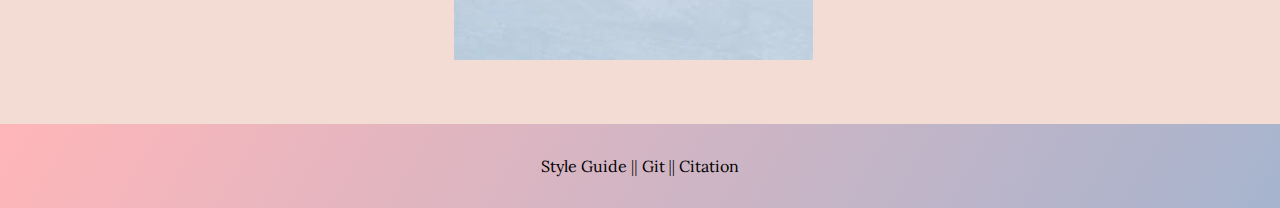
==== commit 7457e91e: "adjust content for the footer" ====
--- a/index.html
+++ b/index.html
@@ -177,15 +177,9 @@
 
 <footer>
 
-		<ul>
-		<li><a href="styleguide.html">Styleguide ·</a ></li>
-    <li><a href="https://github.com/helenawan1998/P03-Profolio">Git ·</a ></li>
-		<li><a href="about.html">helenawan1998@gmail.com ·</a ></li>
-        <li><a href="http://linkedin.com/in/lingjie-wan-00119b1a6">Linkedln ·</a ></li>
-        <li><a href="https://instagram.com/helenawan_jieb?igshid=xo4gnbmupiif">Instagram ·</a ></li>
-        <li><a href="https://www.facebook.com/profile.php?id=100021980354654">Facebook</a ></li>
-
-    </ul>
+		 <p>
+      <a href="styleguide.html">Style Guide</a> || <a href="https://github.com/helenawan1998/P03-Profolio">Git</a> || <a href="https://github.com/helenawan1998/P03-Profolio">Citation</a>
+    </p>
 	
 
 </footer>
--- a/css/main.css
+++ b/css/main.css
@@ -173,25 +173,28 @@
 
 
 footer{
+    position:relative;
+    bottom:0;
 
  text-align: center;
 background-image: linear-gradient(120deg, #FFB6B9 0%, #A6B4CE 100%);
-/*background-image: linear-gradient(120deg, #FFB6B9 0%, #A6B4CE 100%);*/
+
  padding:2em;
+ 
 }
 
 /*color code retirved from https://webgradients.com/*/
 
-footer ul li a{
+footer a{
  text-decoration:none;
- list-style-type:none;
+ 
  color:black;
  font-family: 'Lora', serif;
  
 }
 
 
-footer ul li{
+footer p{
  display:inline-block;
  list-style-type:none;
  text-align:center;
@@ -199,7 +202,7 @@
 }
 
 
-footer ul li a:hover, footer ul li a:focus {
+footer p a:hover, footer p a:focus {
   background-color: #ffb6b9;
 }
 
--- a/css/about.css
+++ b/css/about.css
@@ -185,7 +185,7 @@
 width: 14ch;
 white-space: nowrap;
 overflow: hidden;
--webkit-animation: typing 8s steps(14, end) infinite,
+-webkit-animation: typing 5s steps(14, end) infinite,
            blink-caret .5s step-end infinite alternate;
 
 }
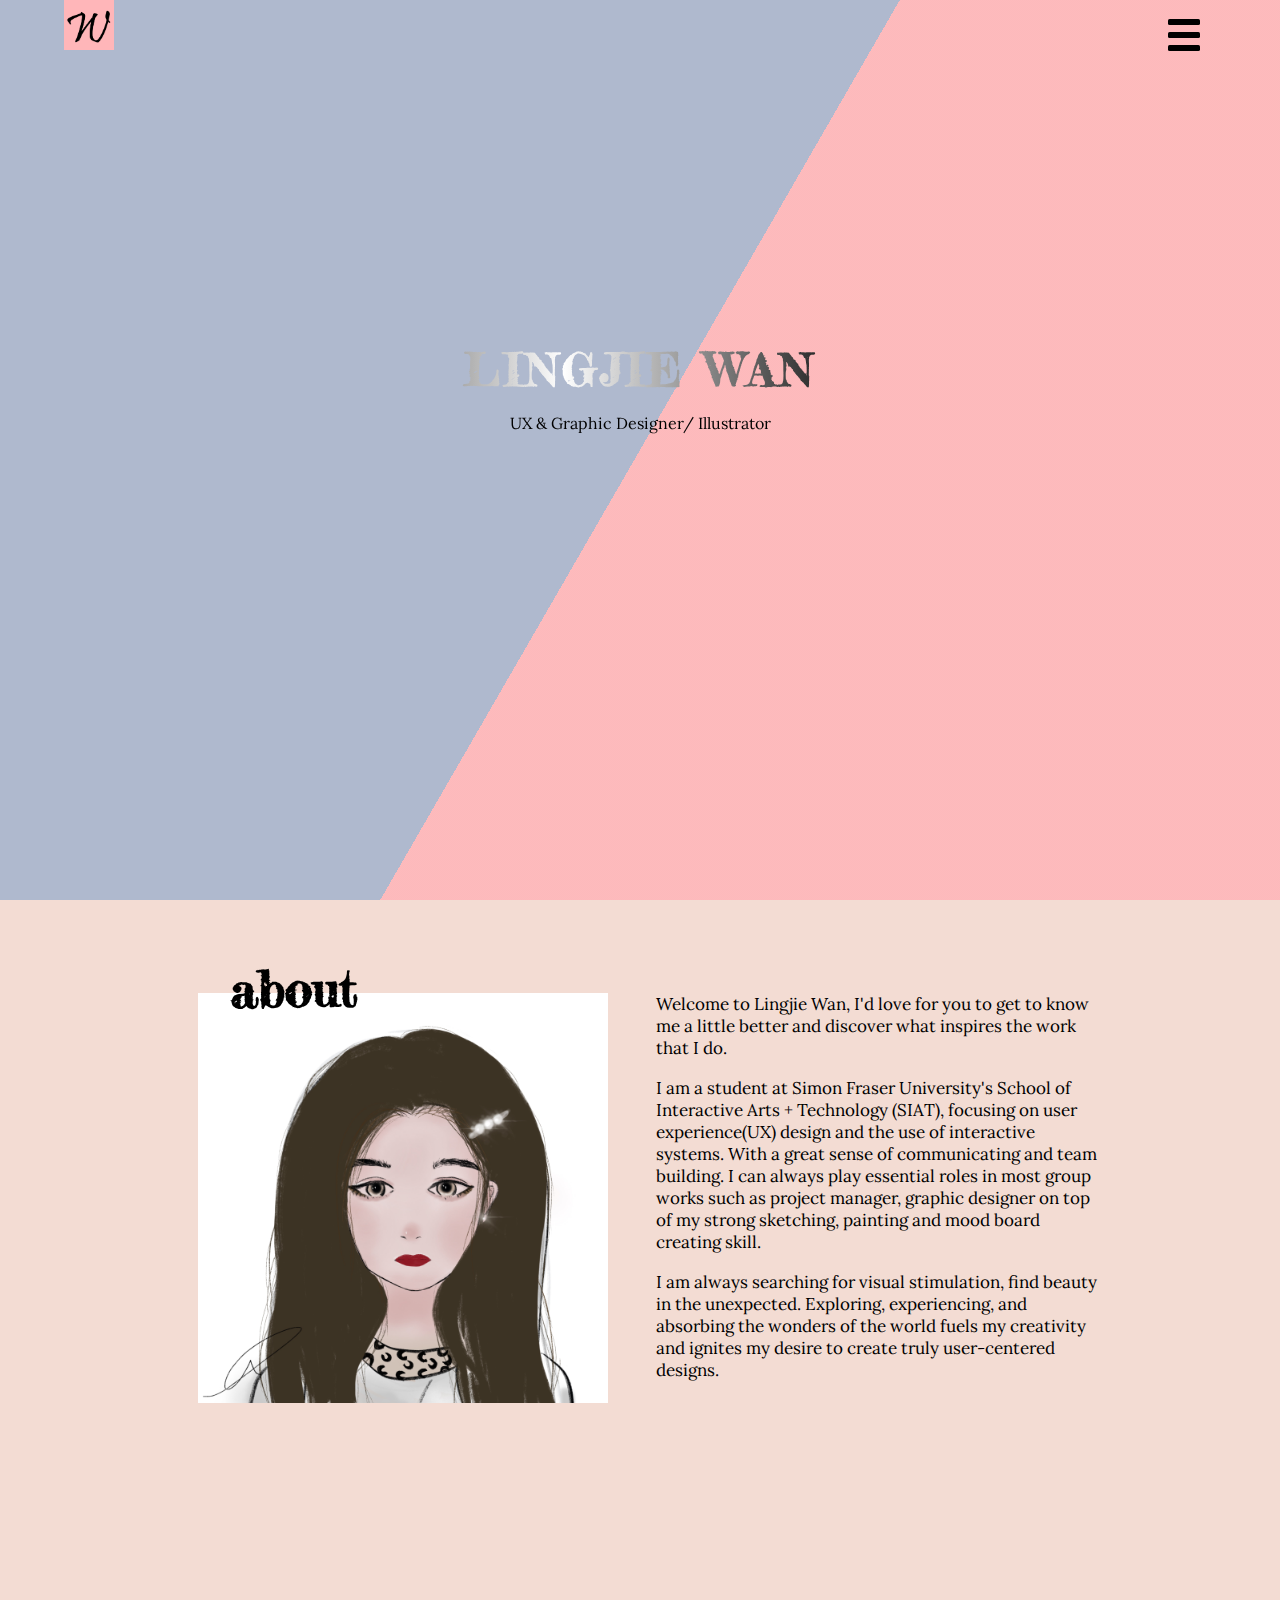
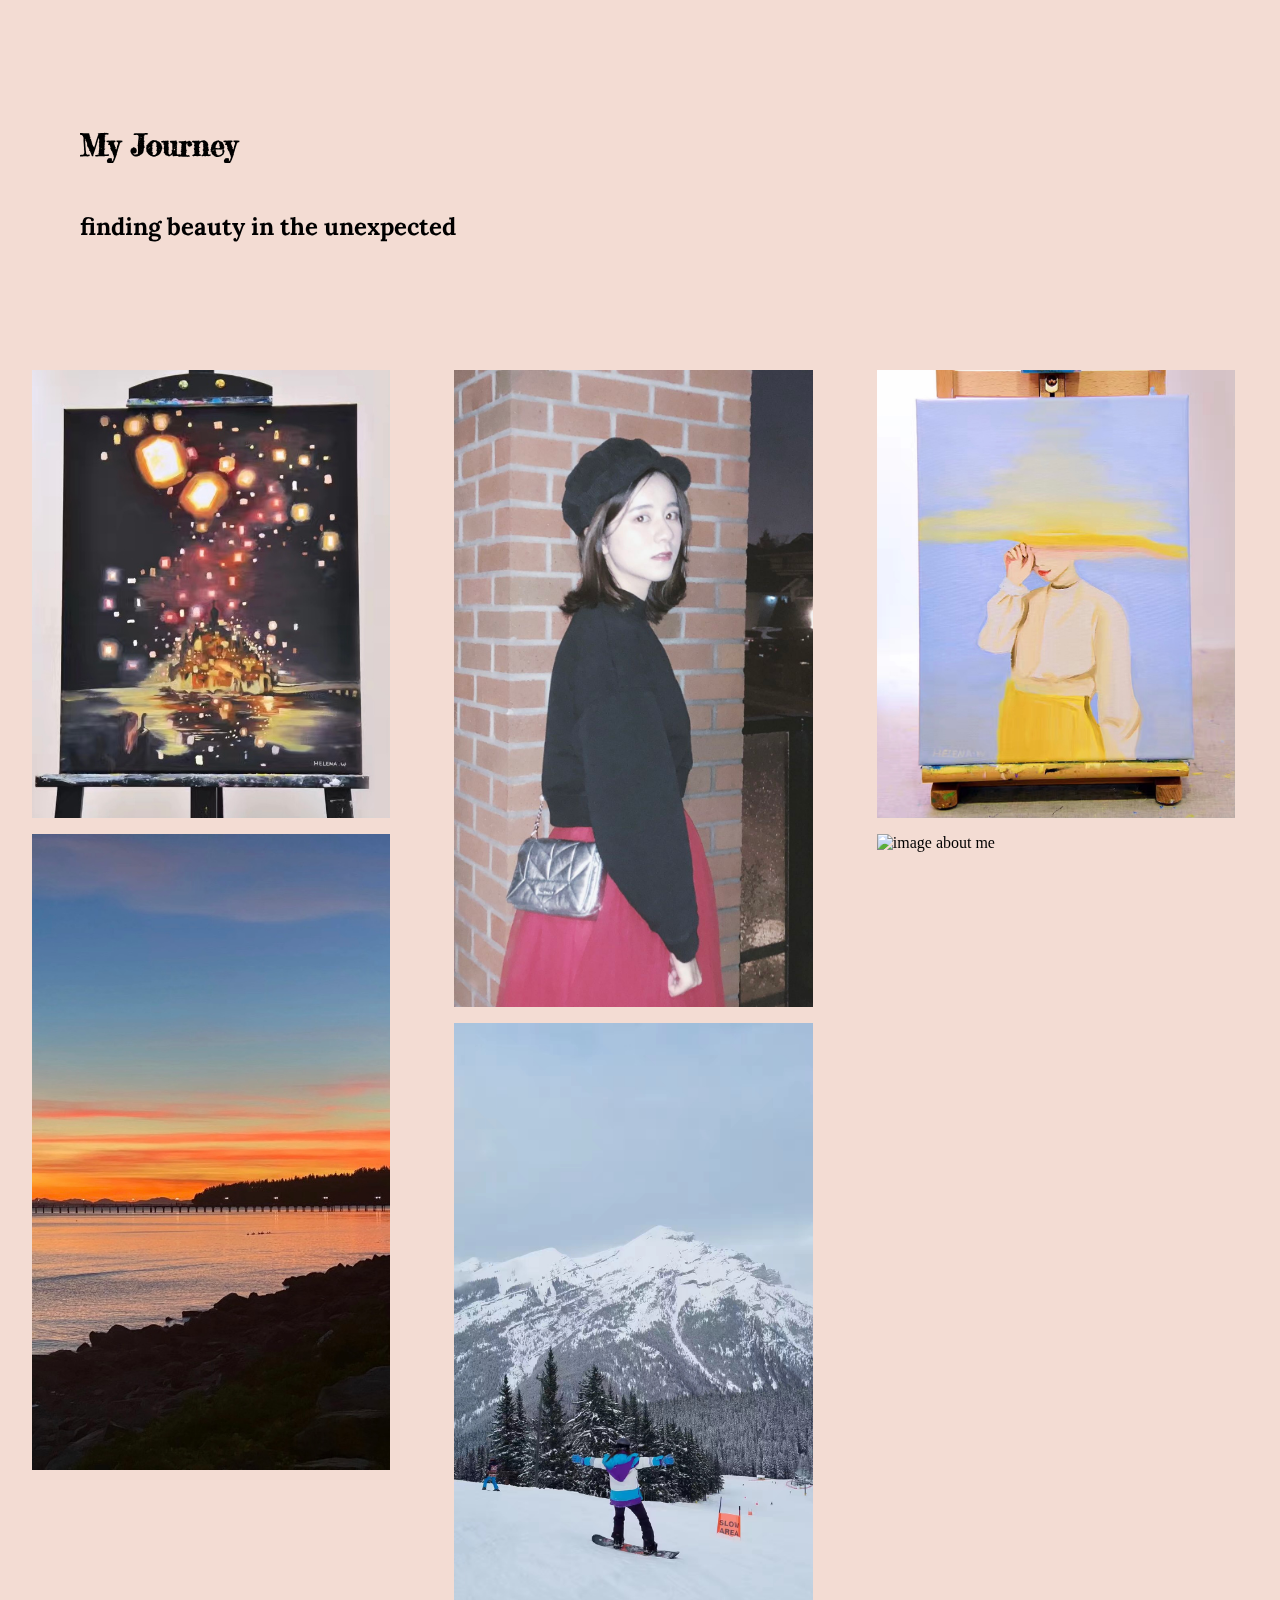
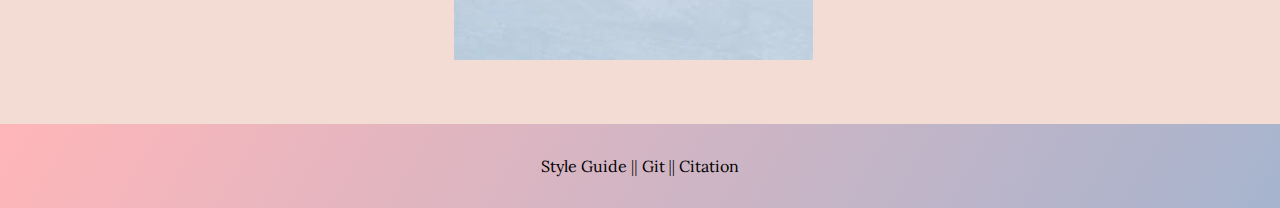
==== commit b7446950: "add citation webpage to footer" ====
--- a/index.html
+++ b/index.html
@@ -138,35 +138,35 @@
 <div class="row">
     <div class="column">
       <div class="prodcontainer">
-        <a href="https://instagram.com/helena_wan?igshid=16k58m6b5h54f"><img src="img/moodboard3.jpeg" alt="image about me" class="prodimage"></a>
+        <img src="img/moodboard3.jpeg" alt="image about me" class="prodimage"></a>
         
       </div>
 
       <div class="prodcontainer">
-        <a href="index.html"><img src="img/moodboard2.jpeg" alt="image about me" class="prodimage"></a>
+        <img src="img/moodboard2.jpeg" alt="image about me" class="prodimage"></a>
         
       </div>
     </div>
 
     <div class="column">
       <div class="prodcontainer">
-        <a href="https://instagram.com/helenawan_jieb?igshid=xo4gnbmupiif"><img src="img/moodboard6.jpeg" alt="image about me" class="prodimage"></a>
+        <img src="img/moodboard6.jpeg" alt="image about me" class="prodimage"></a>
         
       </div>
       <div class="prodcontainer">
-        <a href="https://instagram.com/helenawan_jieb?igshid=xo4gnbmupiif"><img src="img/moodboard5.jpeg" alt="image about me" class="prodimage"></a>
+       <img src="img/moodboard5.jpeg" alt="image about me" class="prodimage"></a>
         
       </div>
     </div>
 
     <div class="column">
       <div class="prodcontainer">
-        <a href="https://instagram.com/helena_wan?igshid=16k58m6b5h54f"><img src="img/moodboard4.jpeg" alt="image about me" class="prodimage"></a>
+        <img src="img/moodboard4.jpeg" alt="image about me" class="prodimage"></a>
         
       </div>
 
       <div class="prodcontainer">
-        <a href="index.html"><img src="img/moodboard1.jpeg" alt="image about me" class="prodimage"></a>
+        <img src="img/moodboard1.jpeg" alt="image about me" class="prodimage"></a>
         
       </div>
     </div>
@@ -177,8 +177,8 @@
 
 <footer>
 
-		 <p>
-      <a href="styleguide.html">Style Guide</a> || <a href="https://github.com/helenawan1998/P03-Profolio">Git</a> || <a href="https://github.com/helenawan1998/P03-Profolio">Citation</a>
+		  <p>
+      <a href="styleguide.html">Style Guide</a> || <a href="https://github.com/helenawan1998/P03-Profolio">Git</a> || <a href="citation.html">Citation</a>
     </p>
 	
 
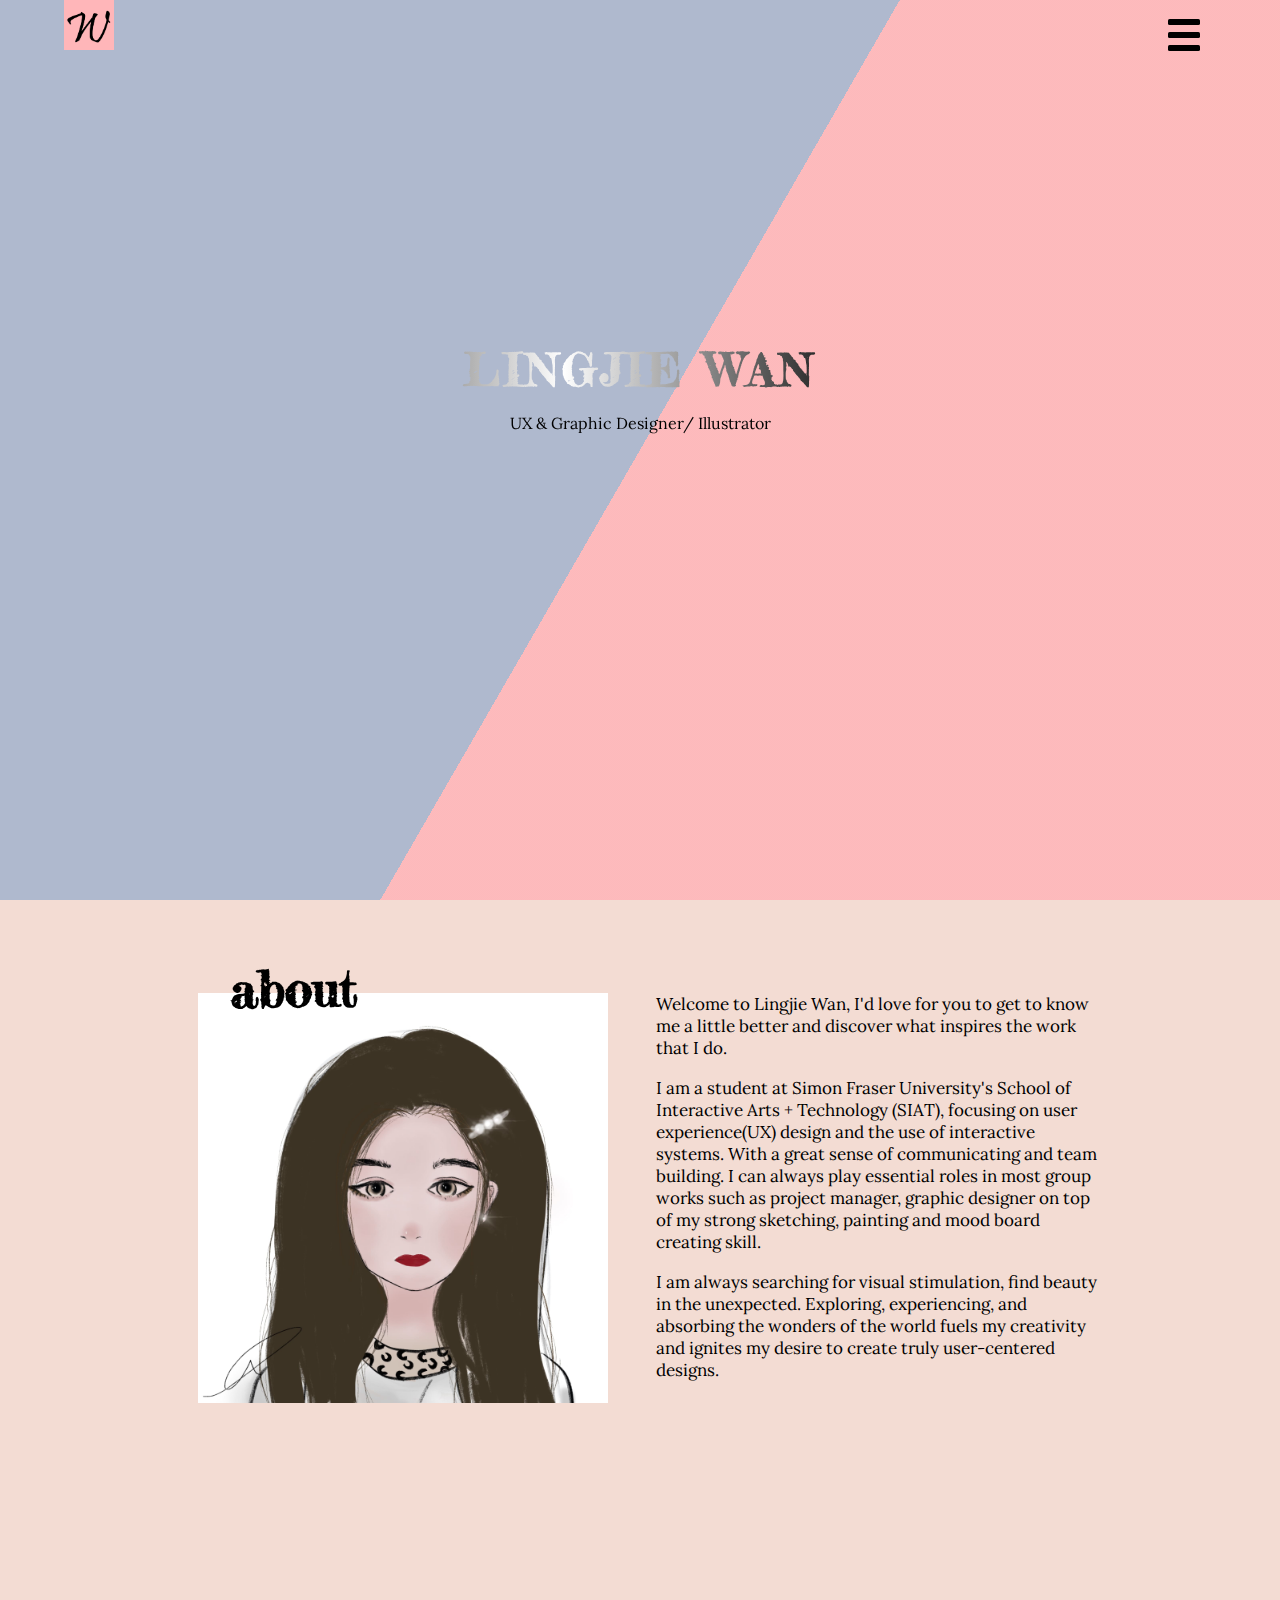
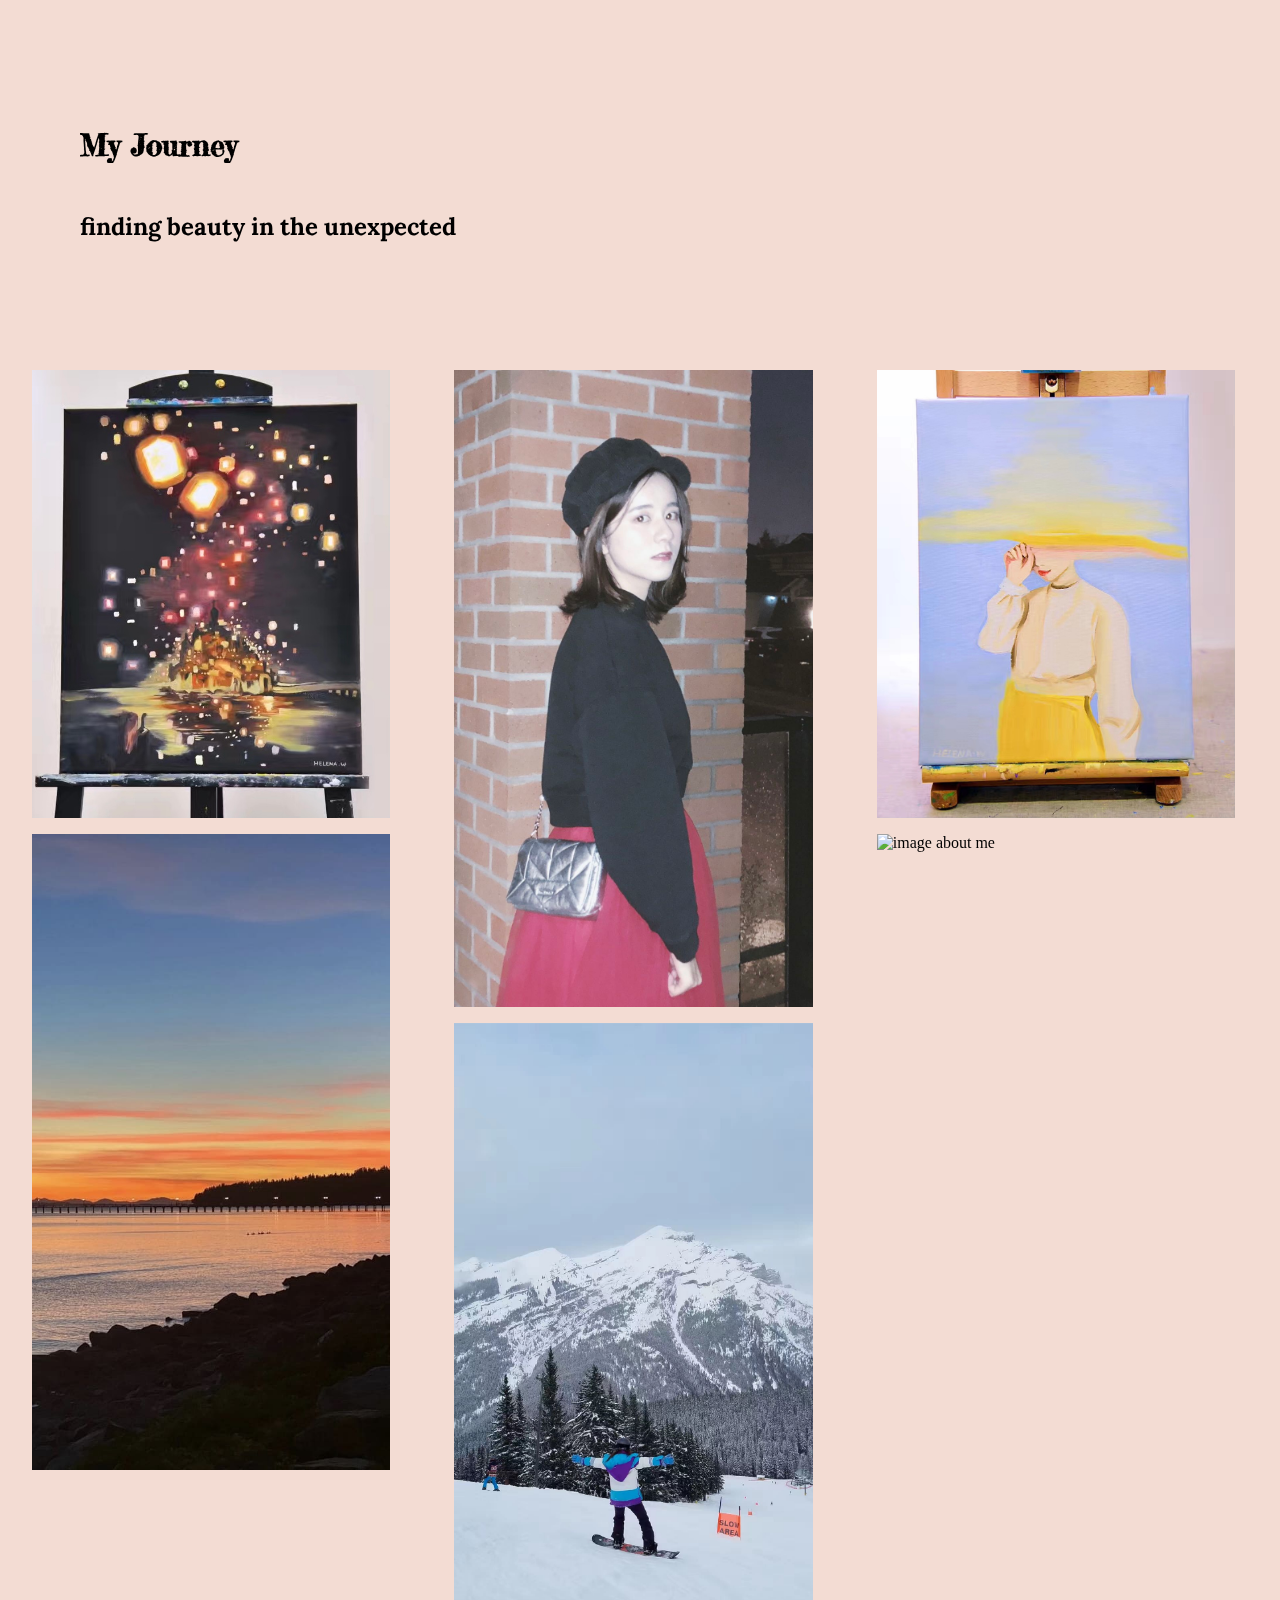
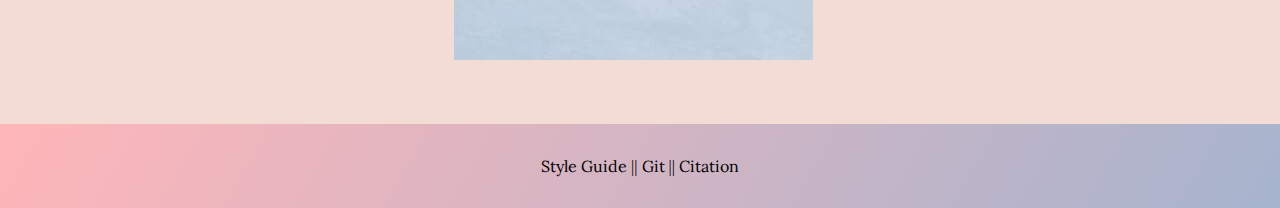
==== commit 87ed8c0a: "add image hover with text to my journey" ====
--- a/index.html
+++ b/index.html
@@ -6,7 +6,7 @@
 
   <meta charset="utf-8">
   <meta name="viewport" content="width=device-width, initial-scale=1.0">
-
+<title>About | Lingjie Wan's Portfolio</title>
   <link rel="preconnect" href="https://fonts.gstatic.com">
 <link href="https://fonts.googleapis.com/css2?family=Fredericka+the+Great&display=swap" rel="stylesheet">
 <link href="https://fonts.googleapis.com/css2?family=Acme&family=Lora:wght@500&display=swap" rel="stylesheet">
@@ -18,8 +18,9 @@
 
  </head>
 
-<main>
+
  <body>
+  <main>
 
 <header>
   <div><a href="index.html"><img src="img/namelogo.png" alt="aboutme" width=50 height=50 class="myimage"></a></div>
@@ -138,35 +139,84 @@
 <div class="row">
     <div class="column">
       <div class="prodcontainer">
-        <img src="img/moodboard3.jpeg" alt="image about me" class="prodimage"></a>
-        
-      </div>
-
-      <div class="prodcontainer">
-        <img src="img/moodboard2.jpeg" alt="image about me" class="prodimage"></a>
+        <img src="img/moodboard3.jpeg" alt="image about me" class="prodimage">
+        <div class="prodoverlay">
+         <div class="prodtext">
+            <h2> I See The Light</h2>
+            <p> Oil Painting || September 8, 2018 </p>
+           
+          </div>
+        </div>
+        
+      </div>
+
+      <div class="prodcontainer">
+        <img src="img/moodboard2.jpeg" alt="image about me" class="prodimage">
+        <div class="prodoverlay">
+         <div class="prodtext">
+            <h2> White Rock Beach </h2>
+            <p> White Rock || August 30, 2020 </p>
+
+              
+            
+          </div>
+        </div>
         
       </div>
     </div>
 
     <div class="column">
       <div class="prodcontainer">
-        <img src="img/moodboard6.jpeg" alt="image about me" class="prodimage"></a>
-        
-      </div>
-      <div class="prodcontainer">
-       <img src="img/moodboard5.jpeg" alt="image about me" class="prodimage"></a>
+        <img src="img/moodboard6.jpeg" alt="image about me" class="prodimage">
+        <div class="prodoverlay">
+         <div class="prodtext">
+            <h2> My Birthday </h2>
+            <p> Vancouver || October 27, 2019 </p>
+
+              
+           
+          </div>
+        </div>
+        
+      </div>
+      <div class="prodcontainer">
+       <img src="img/moodboard5.jpeg" alt="image about me" class="prodimage">
+       <div class="prodoverlay">
+         <div class="prodtext">
+            <h2> Ski Travel </h2>
+            <p> Whistler || January 18, 2019 </p>
+              
+           
+          </div>
+        </div>
         
       </div>
     </div>
 
     <div class="column">
       <div class="prodcontainer">
-        <img src="img/moodboard4.jpeg" alt="image about me" class="prodimage"></a>
-        
-      </div>
-
-      <div class="prodcontainer">
-        <img src="img/moodboard1.jpeg" alt="image about me" class="prodimage"></a>
+        <img src="img/moodboard4.jpeg" alt="image about me" class="prodimage">
+        <div class="prodoverlay">
+         <div class="prodtext">
+            <h2> Shy </h2>
+            <p>Oil Painting || August 1, 2018 </p>
+
+              
+            
+          </div>
+        </div>
+        
+      </div>
+
+      <div class="prodcontainer">
+        <img src="img/moodboard1.jpeg" alt="image about me" class="prodimage">
+        <div class="prodoverlay">
+         <div class="prodtext">
+            <h2> Sunset </h2>
+             <p> White Rock || September 10, 2020 </p>
+
+          </div>
+        </div>
         
       </div>
     </div>
--- a/css/main.css
+++ b/css/main.css
@@ -3,7 +3,6 @@
  margin:0;
  padding:0;
 
- /*border:red solid 1px;*/
 
 }
 
@@ -151,11 +150,15 @@
 nav ul a {
     color: black;
     text-decoration: none;
+    font-family: 'Lora', serif;
+
 }
 
 nav ul a:hover {
     text-decoration: underline;
 }
+
+/*add a line under text code learned from https://stackoverflow.com/questions/24727335/add-a-line-under-the-text-when-hover-in-css*/
 
 /* Social Media */
 nav ul#social-media > li {
@@ -169,6 +172,22 @@
 /*font refered from https://fonts.google.com/specimen/Acme?sidebar.open=true&selection.family=Acme*/
 
 
+.button-nav {
+  display: inline-block;
+  padding: 0.5rem;
+  color: black;
+  background-color: #A6B4CE;
+  text-decoration: none;
+  transition-property: background-color; 
+  transition-duration: 0.5s;
+  margin-top: 3em;
+  font-family: 'Lora', serif;
+}
+
+.button-nav:hover, .button-nav:focus {
+  background-color: #ffb6b9;
+  color:black;
+}
 
 
 
@@ -183,7 +202,7 @@
  
 }
 
-/*color code retirved from https://webgradients.com/*/
+/*color code retireved from https://webgradients.com/*/
 
 footer a{
  text-decoration:none;
@@ -207,5 +226,3 @@
 }
 
 
-
-/*code learned from https://stackoverflow.com/questions/24727335/add-a-line-under-the-text-when-hover-in-css*/--- a/css/about.css
+++ b/css/about.css
@@ -39,7 +39,7 @@
     transform:translateX(25%);
   }
 }
-/*backgroud color changing code retrived from https://codepen.io/chris22smith/pen/RZogMa*/
+/*backgroud color changing code retrieved from https://codepen.io/chris22smith/pen/RZogMa*/
 
 
 .bio{
@@ -78,7 +78,7 @@
   }
 }
 
-/*text animation code retrived from https://codepen.io/FrankieDoodie/pen/dgVGad*/
+/*text animation code retrieved from https://codepen.io/FrankieDoodie/pen/dgVGad*/
 
 .bio>p{
 	font-family: 'Lora', serif;
@@ -87,16 +87,6 @@
 }
 
 
-/*
-.introduce{
-  width:60%;
-   text-align: center;
-  display:block;
-  margin-left: auto;
-  margin-right: auto;
-}
-
-*/
 
 .main2{
  padding:3rem;
@@ -158,7 +148,7 @@
 
 
 
-/*color code retirved from https://webgradients.com/*/
+/*color code retireved from https://webgradients.com/*/
 
 .journey{
   margin-bottom: 0;
@@ -190,7 +180,7 @@
 
 }
 
-/*typing animation retirved from https://codepen.io/omidgharib/details/IqdLj*/
+/*typing animation retireved from https://codepen.io/omidgharib/details/IqdLj*/
 
 .journey>h2{
   font-family: 'Lora', serif;
@@ -203,8 +193,6 @@
 .row {
   display: flex;
   flex-wrap: wrap;
-
-  /*padding: 6em;*/
   padding-bottom: 2em;
 }
 
@@ -231,9 +219,43 @@
   display: block;
 }
 
-.prodcontainer:hover{
-	opacity: .50;
-}
+
+.prodoverlay {
+  position: absolute;
+  top: 0;
+  bottom: 0;
+  left: 0;
+  right: 0;
+  height: 100%;
+  width: 100%;
+  opacity: 0;
+  transition: .5s ease;
+  background-color: #f0d1c7;
+}
+
+.prodcontainer:hover .prodoverlay {
+  opacity: .90;
+  
+}
+
+.prodcontainer h2 {
+  font-family: 'Lora', serif;
+  color:#A6B4CE;
+}
+
+.prodtext {
+  color: black;
+  position: relative;
+  top: 50%;
+  left: 50%;
+  -webkit-transform: translate(-50%, -50%);
+  -ms-transform: translate(-50%, -50%);
+  transform: translate(-50%, -50%);
+  text-align: center;
+}
+
+
+/*image hover with text learned from https://www.w3schools.com/howto/howto_css_image_overlay.asp*/
 
 
 @media (max-width: 1200px) {
@@ -632,6 +654,8 @@
 
   }
 
+}
+
 
 @media (max-width: 280px) {
 .bio{
@@ -656,18 +680,11 @@
     font-size: 20px;
   }
 
-  
-
-
-  
-
-
-
-}
-
-
-
-
-
-
-
+  }
+
+
+
+
+
+
+
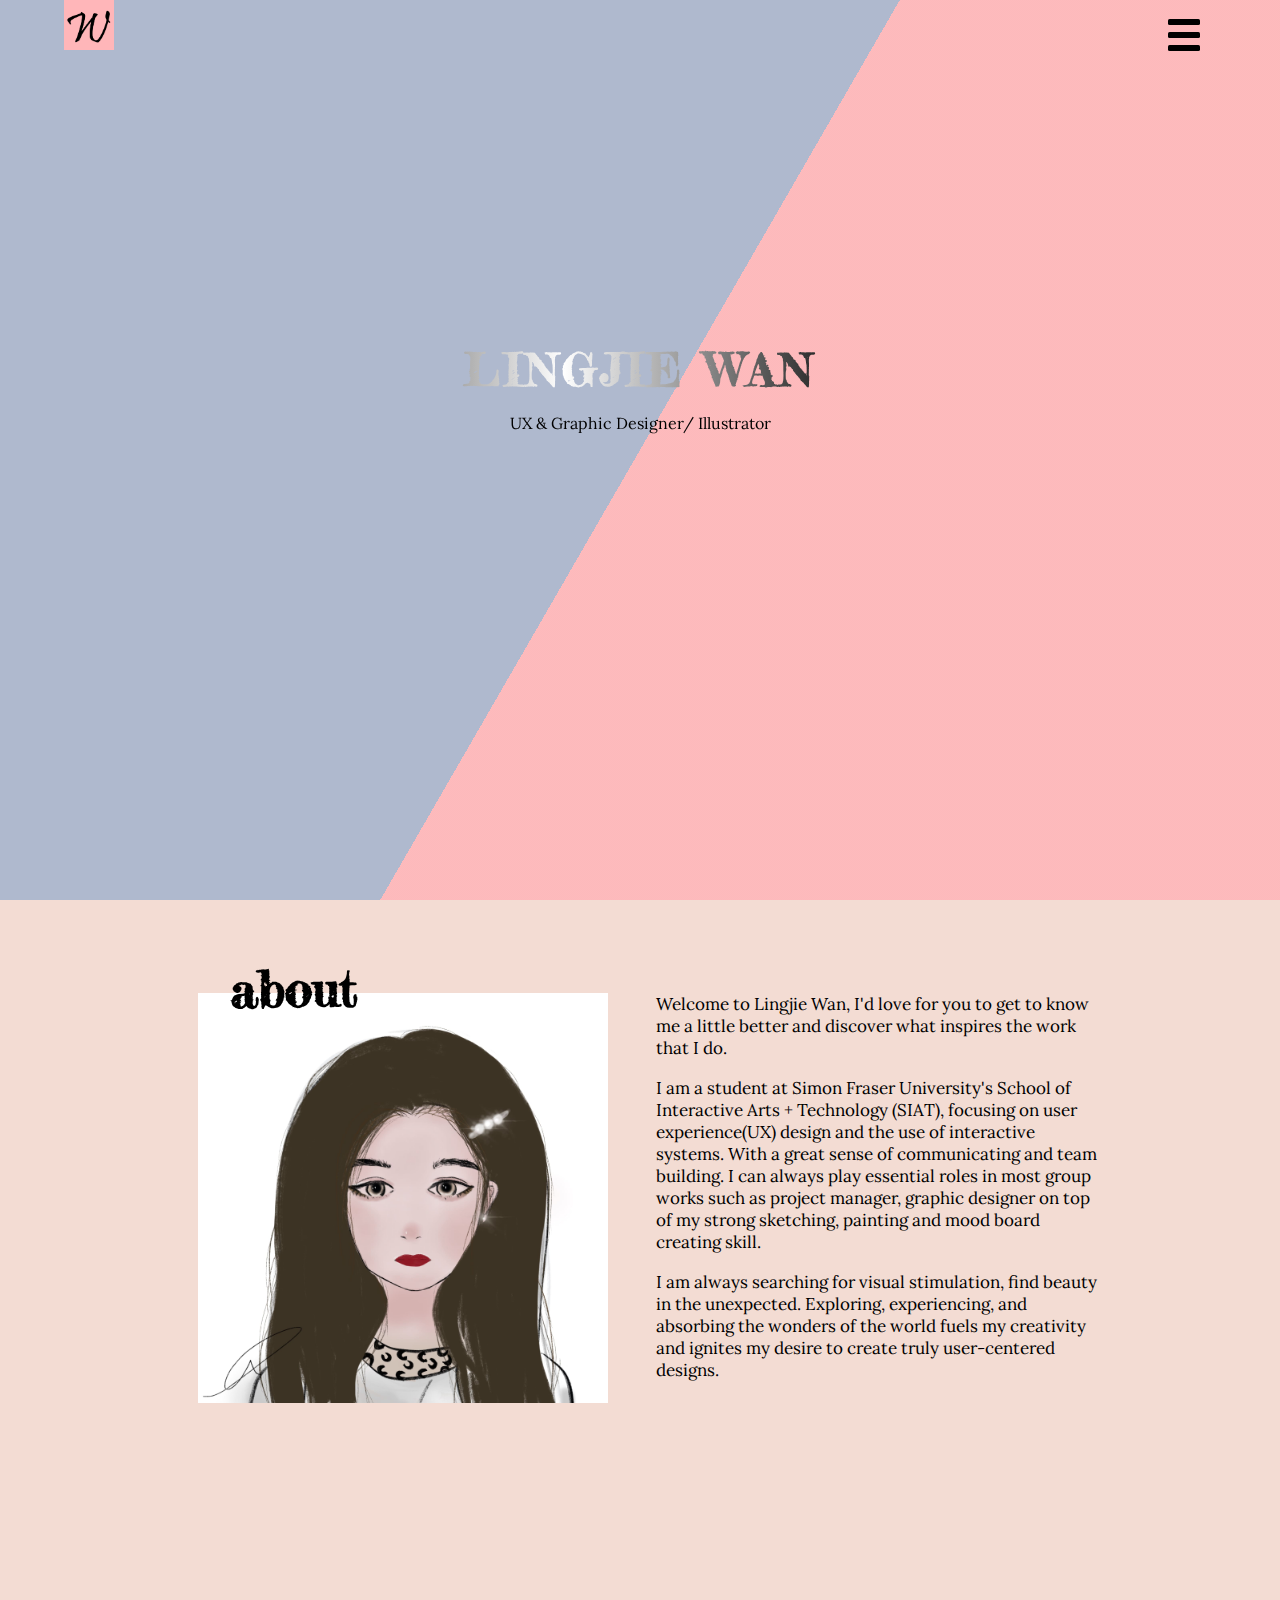
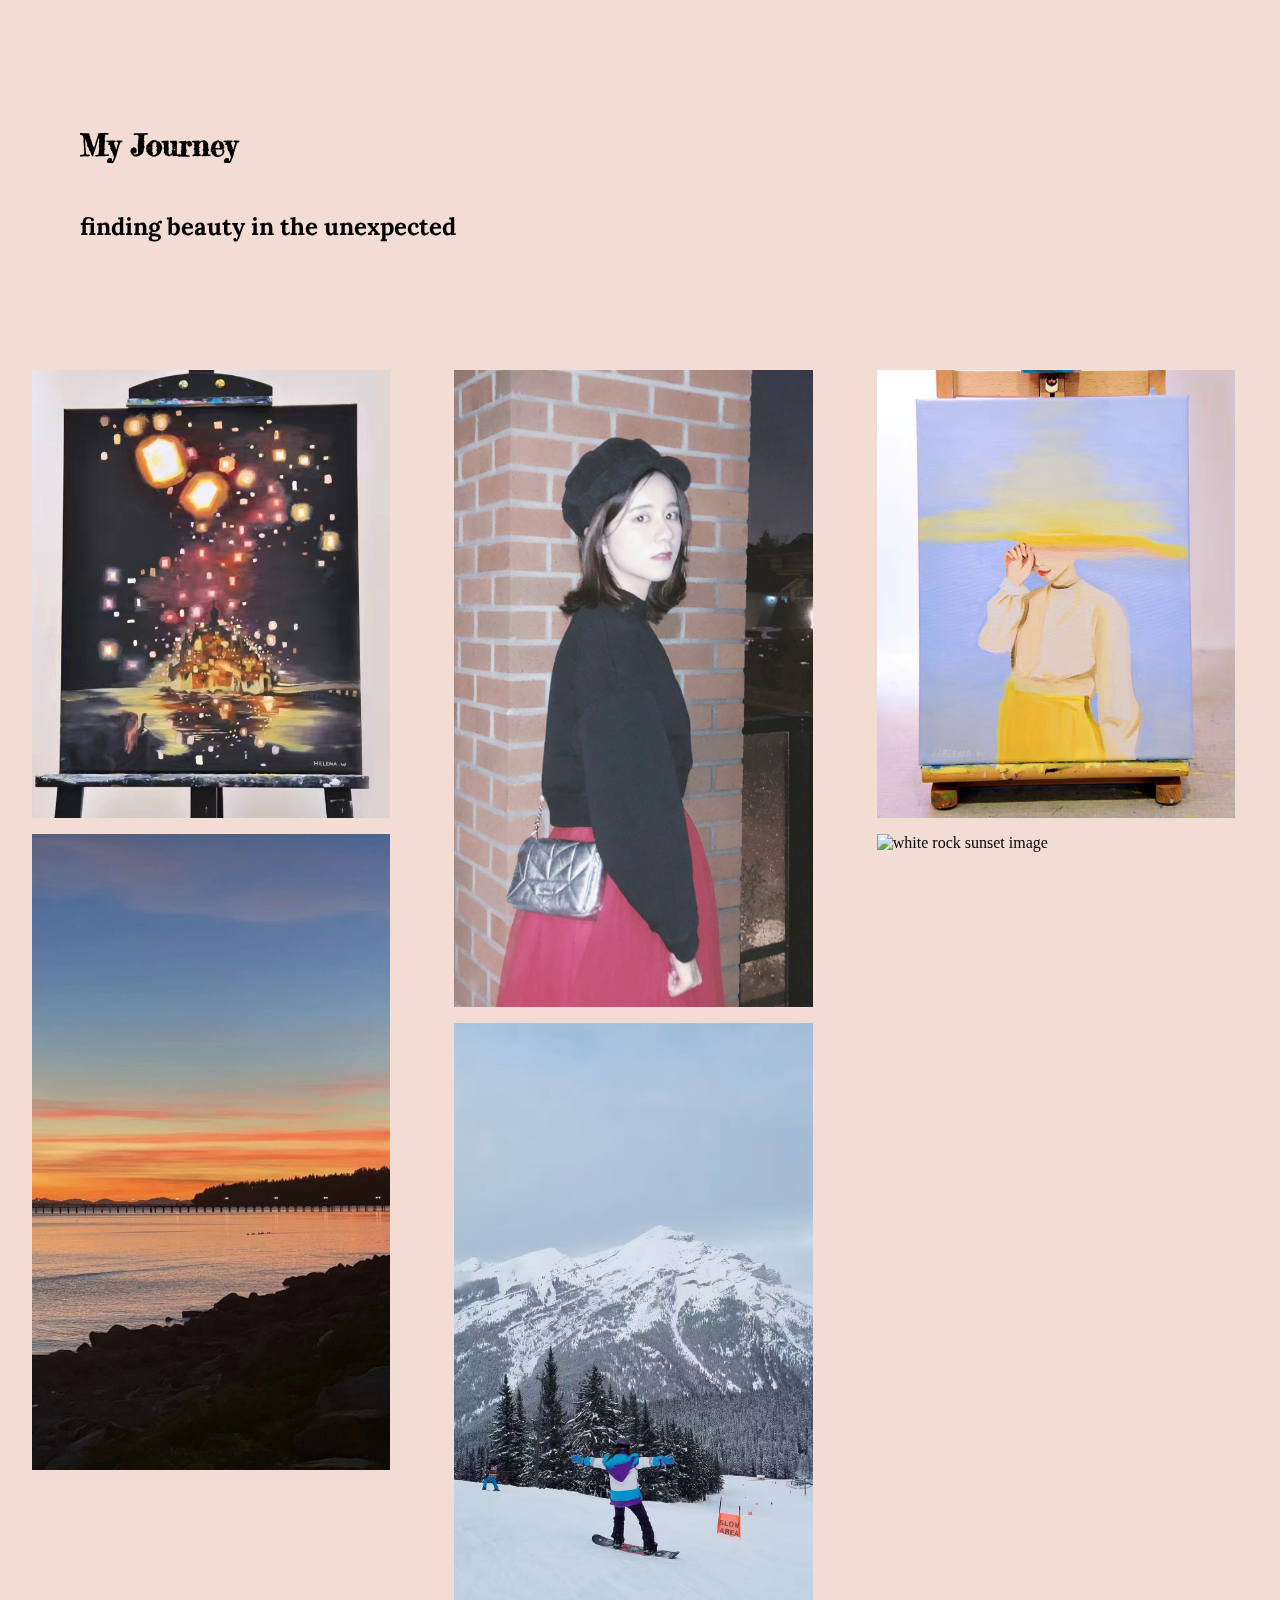
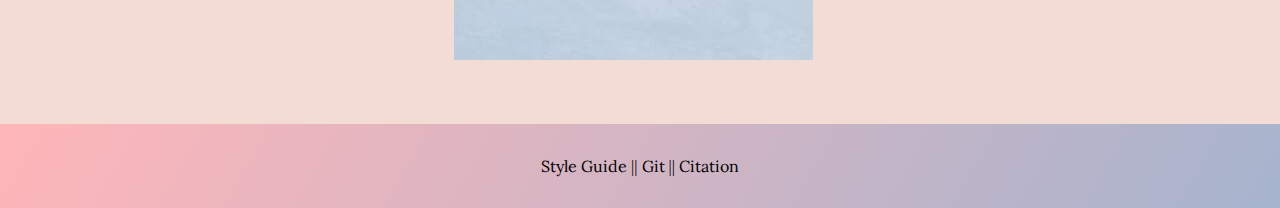
==== commit 52de31c0: "change all image alt to a meaningful one" ====
--- a/index.html
+++ b/index.html
@@ -23,7 +23,7 @@
   <main>
 
 <header>
-  <div><a href="index.html"><img src="img/namelogo.png" alt="aboutme" width=50 height=50 class="myimage"></a></div>
+  <div><a href="index.html"><img src="img/namelogo.png" alt="my name logo" width=50 height=50 class="myimage"></a></div>
 <nav>
 	<div class="menucontainer">
                             <input id="responsive-menu" type="checkbox">
@@ -139,7 +139,7 @@
 <div class="row">
     <div class="column">
       <div class="prodcontainer">
-        <img src="img/moodboard3.jpeg" alt="image about me" class="prodimage">
+        <img src="img/moodboard3.jpeg" alt="my oil painting" class="prodimage">
         <div class="prodoverlay">
          <div class="prodtext">
             <h2> I See The Light</h2>
@@ -151,7 +151,7 @@
       </div>
 
       <div class="prodcontainer">
-        <img src="img/moodboard2.jpeg" alt="image about me" class="prodimage">
+        <img src="img/moodboard2.jpeg" alt="white rock sunset image" class="prodimage">
         <div class="prodoverlay">
          <div class="prodtext">
             <h2> White Rock Beach </h2>
@@ -167,7 +167,7 @@
 
     <div class="column">
       <div class="prodcontainer">
-        <img src="img/moodboard6.jpeg" alt="image about me" class="prodimage">
+        <img src="img/moodboard6.jpeg" alt="my birthday image" class="prodimage">
         <div class="prodoverlay">
          <div class="prodtext">
             <h2> My Birthday </h2>
@@ -180,7 +180,7 @@
         
       </div>
       <div class="prodcontainer">
-       <img src="img/moodboard5.jpeg" alt="image about me" class="prodimage">
+       <img src="img/moodboard5.jpeg" alt="my ski party image" class="prodimage">
        <div class="prodoverlay">
          <div class="prodtext">
             <h2> Ski Travel </h2>
@@ -195,7 +195,7 @@
 
     <div class="column">
       <div class="prodcontainer">
-        <img src="img/moodboard4.jpeg" alt="image about me" class="prodimage">
+        <img src="img/moodboard4.jpeg" alt="oil painting image" class="prodimage">
         <div class="prodoverlay">
          <div class="prodtext">
             <h2> Shy </h2>
@@ -209,7 +209,7 @@
       </div>
 
       <div class="prodcontainer">
-        <img src="img/moodboard1.jpeg" alt="image about me" class="prodimage">
+        <img src="img/moodboard1.jpeg" alt="white rock sunset image" class="prodimage">
         <div class="prodoverlay">
          <div class="prodtext">
             <h2> Sunset </h2>
--- a/css/about.css
+++ b/css/about.css
@@ -229,7 +229,7 @@
   height: 100%;
   width: 100%;
   opacity: 0;
-  transition: .5s ease;
+  transition: .3s ease;
   background-color: #f0d1c7;
 }
 
